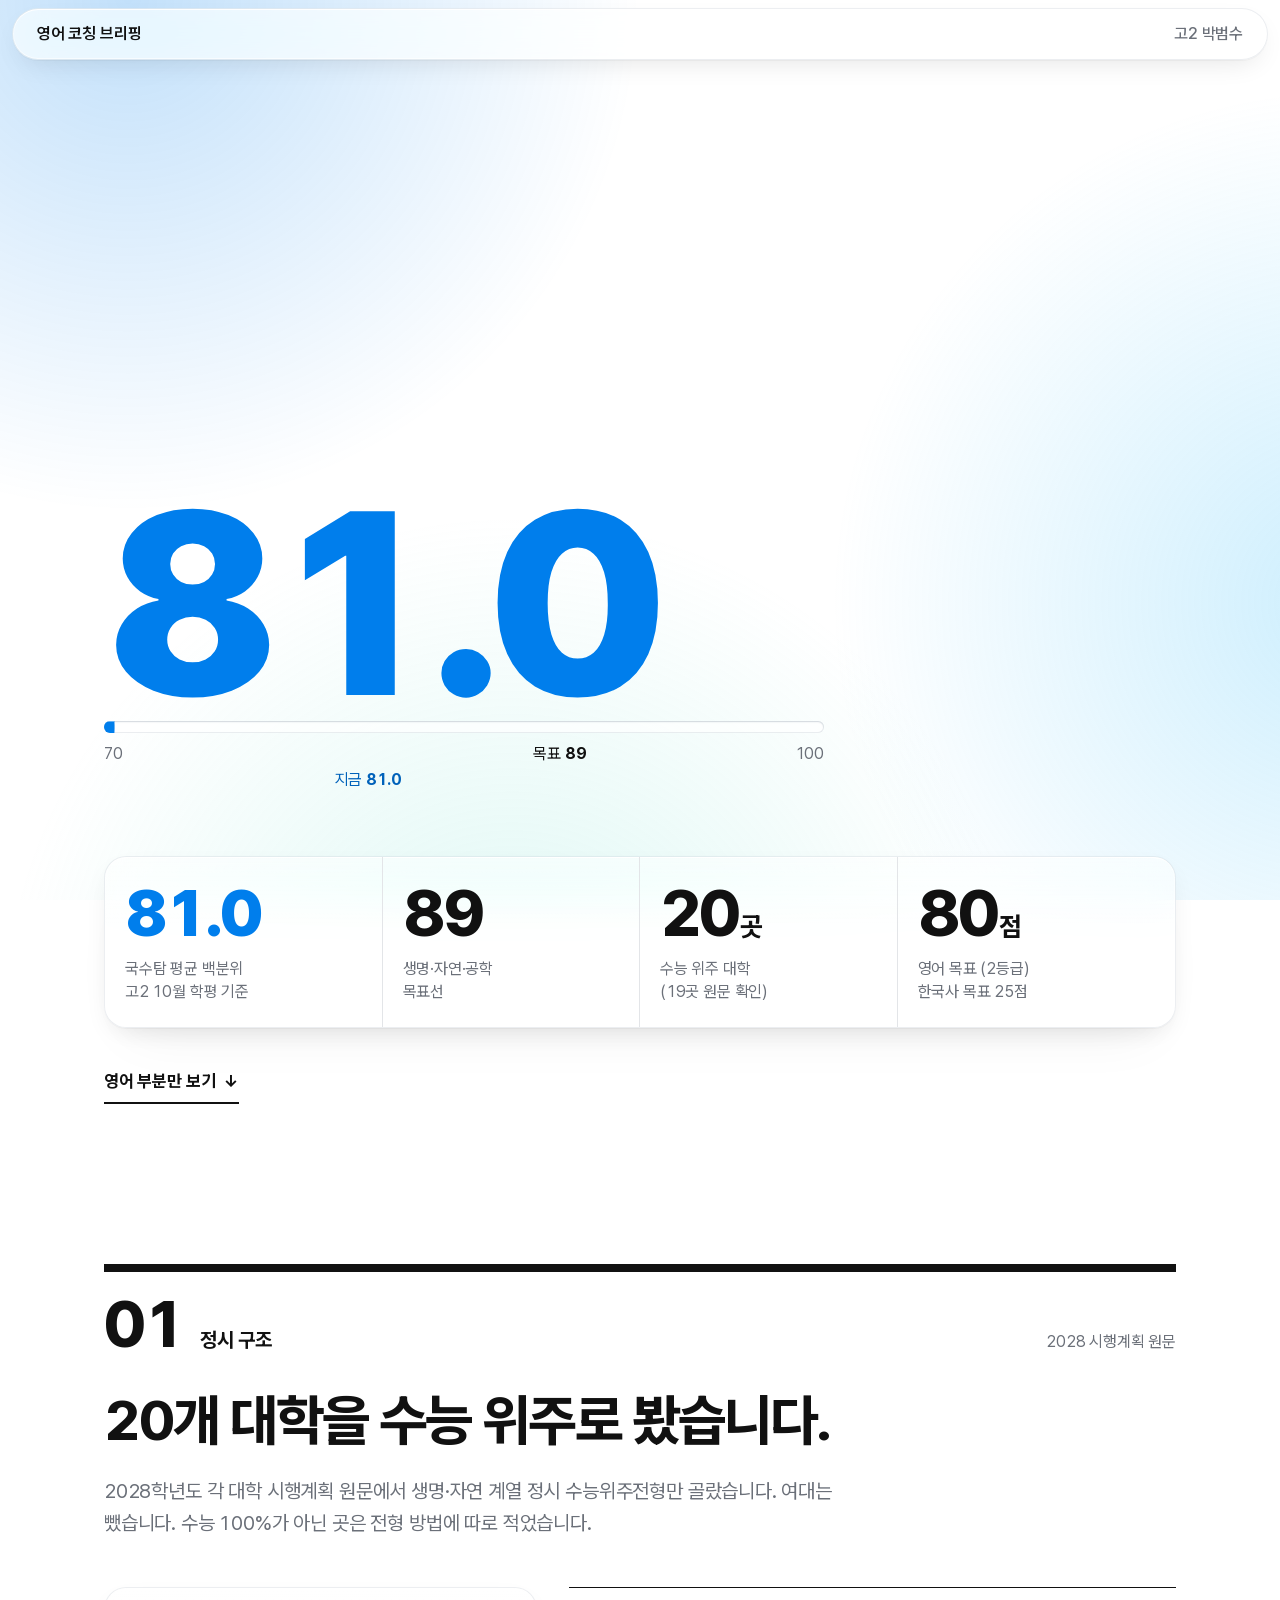
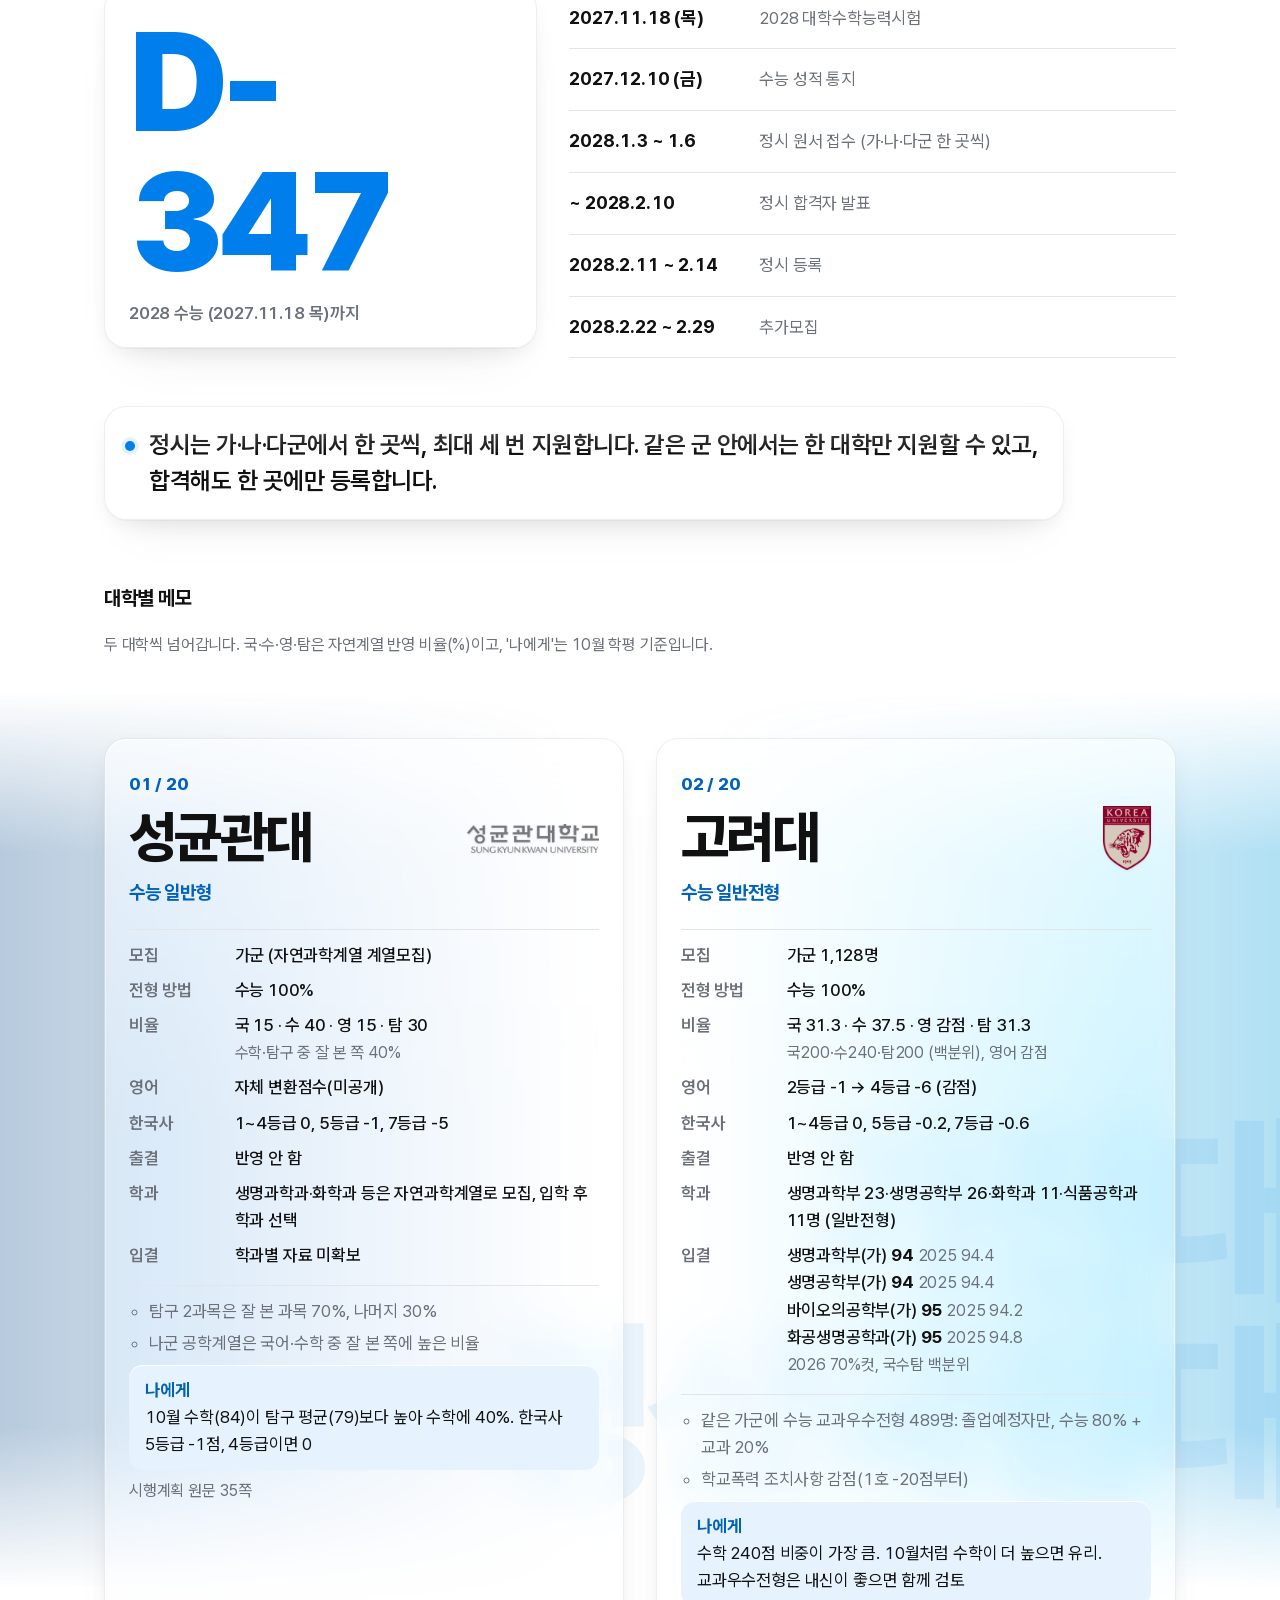
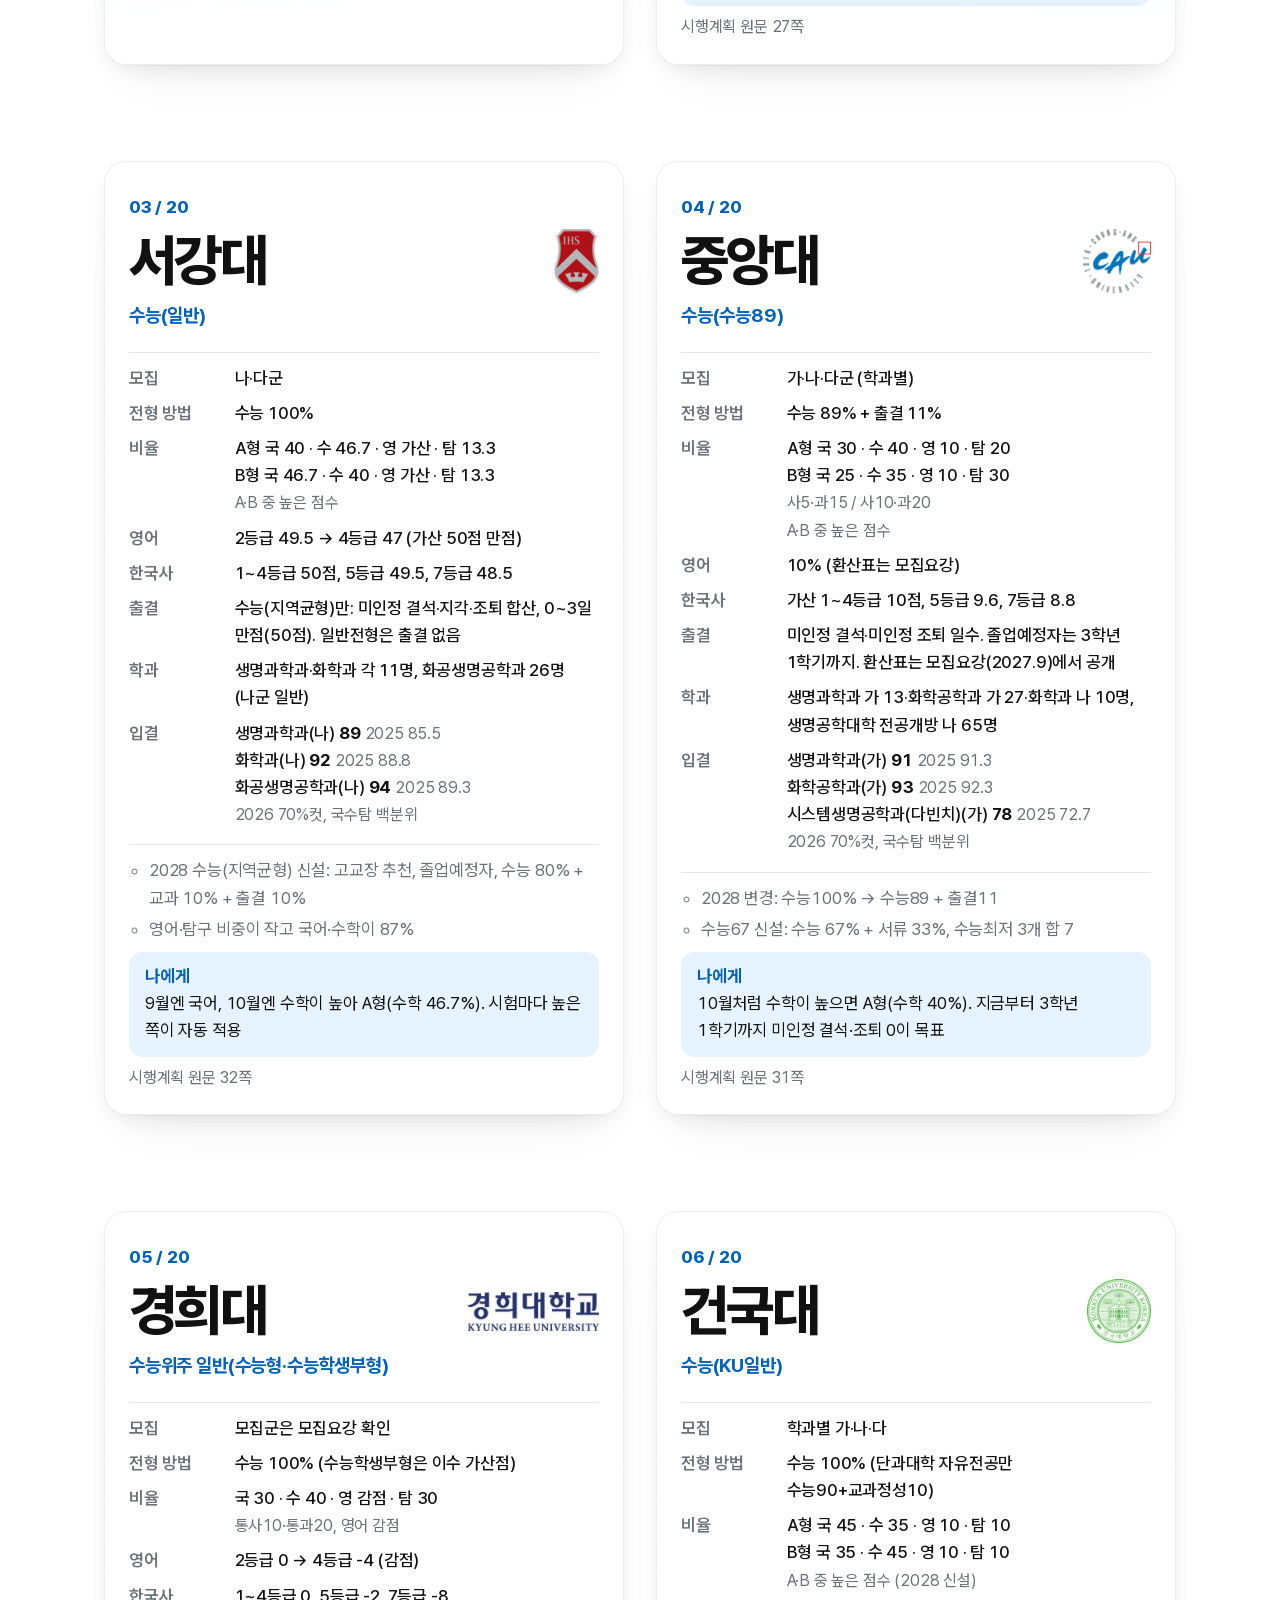
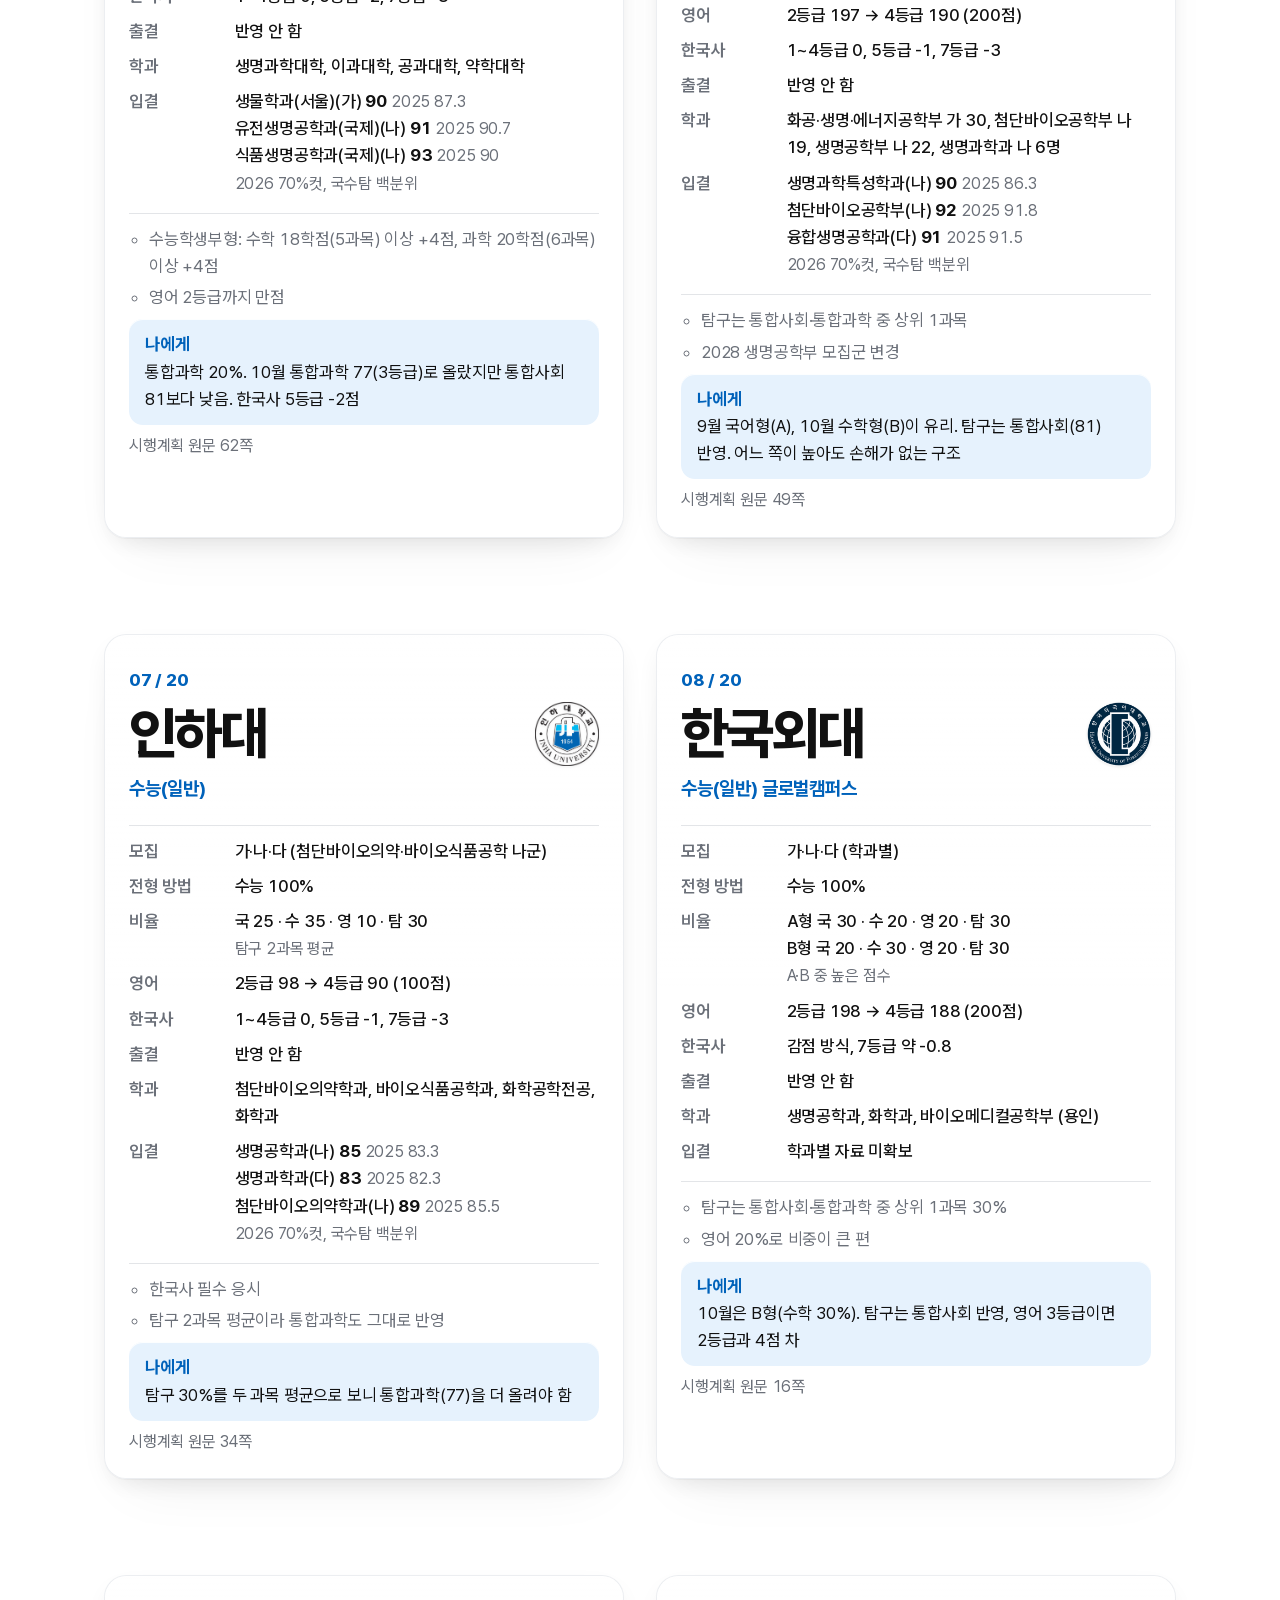
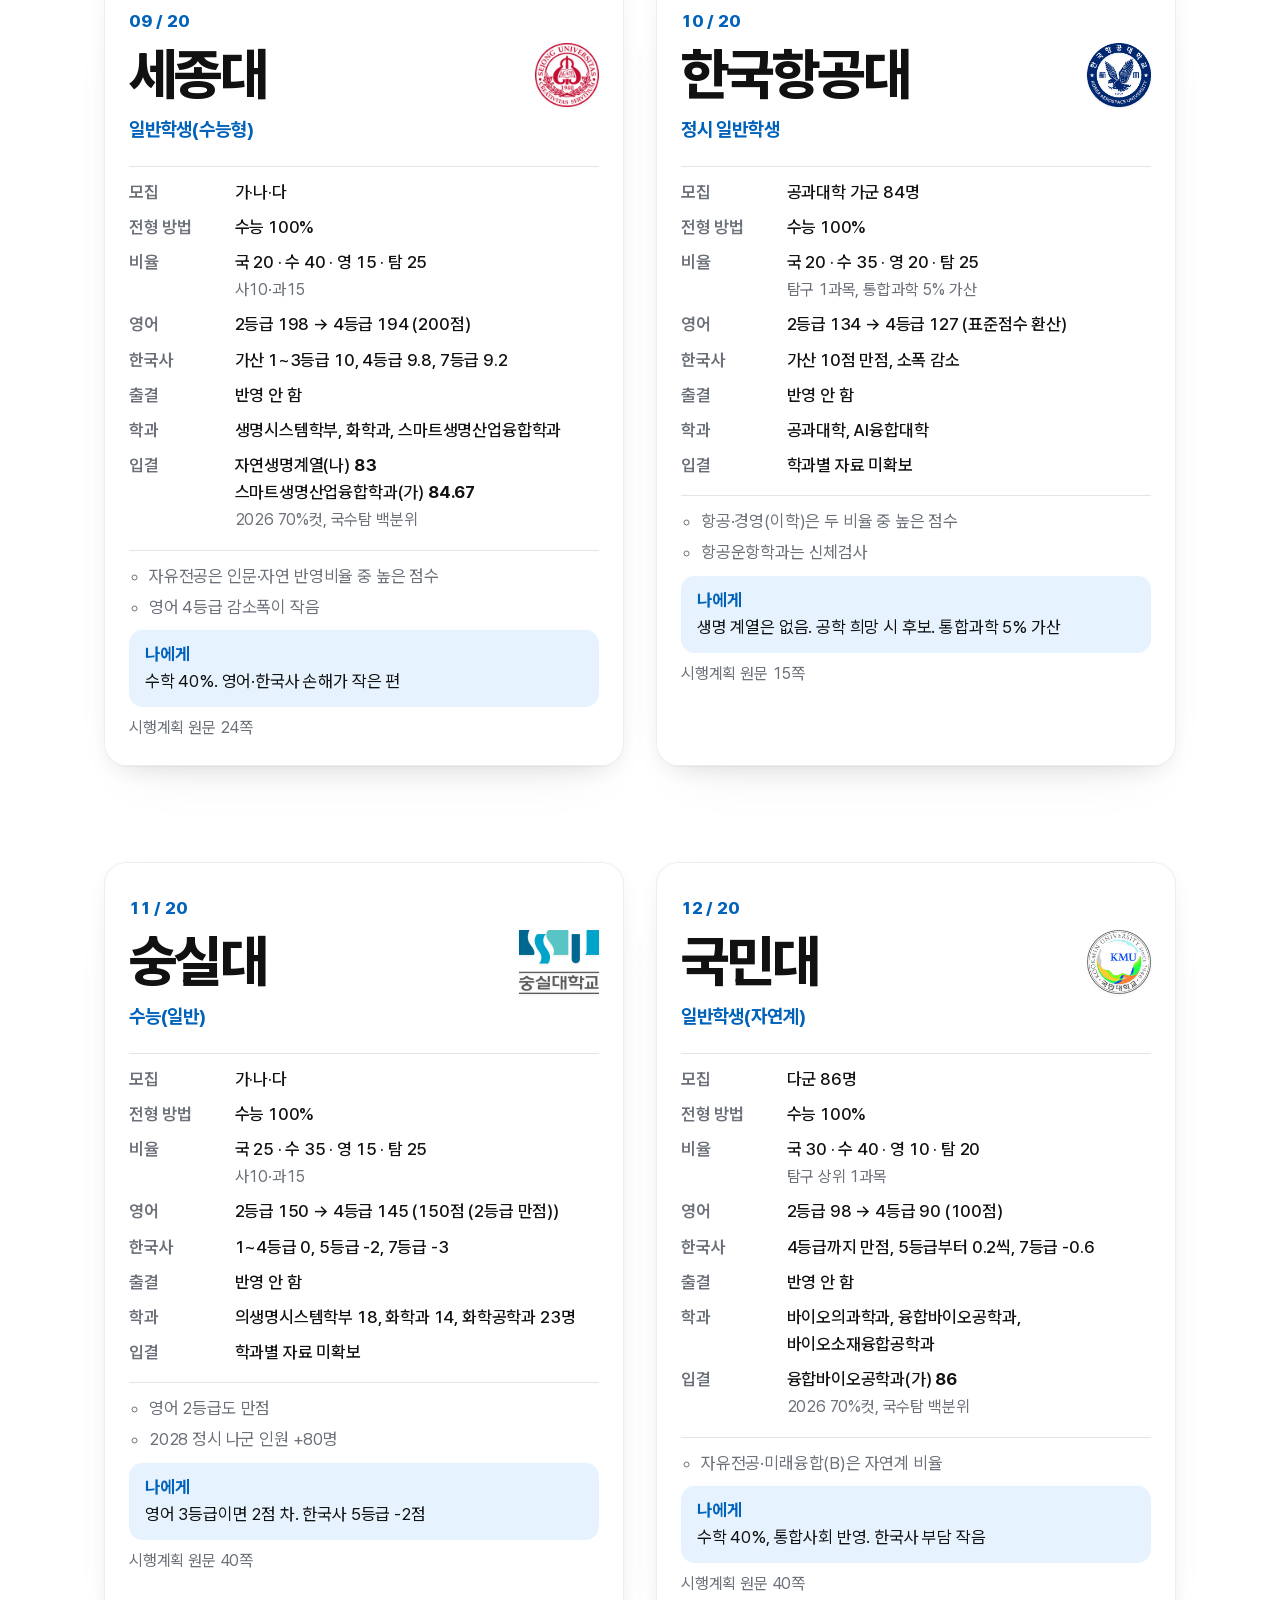
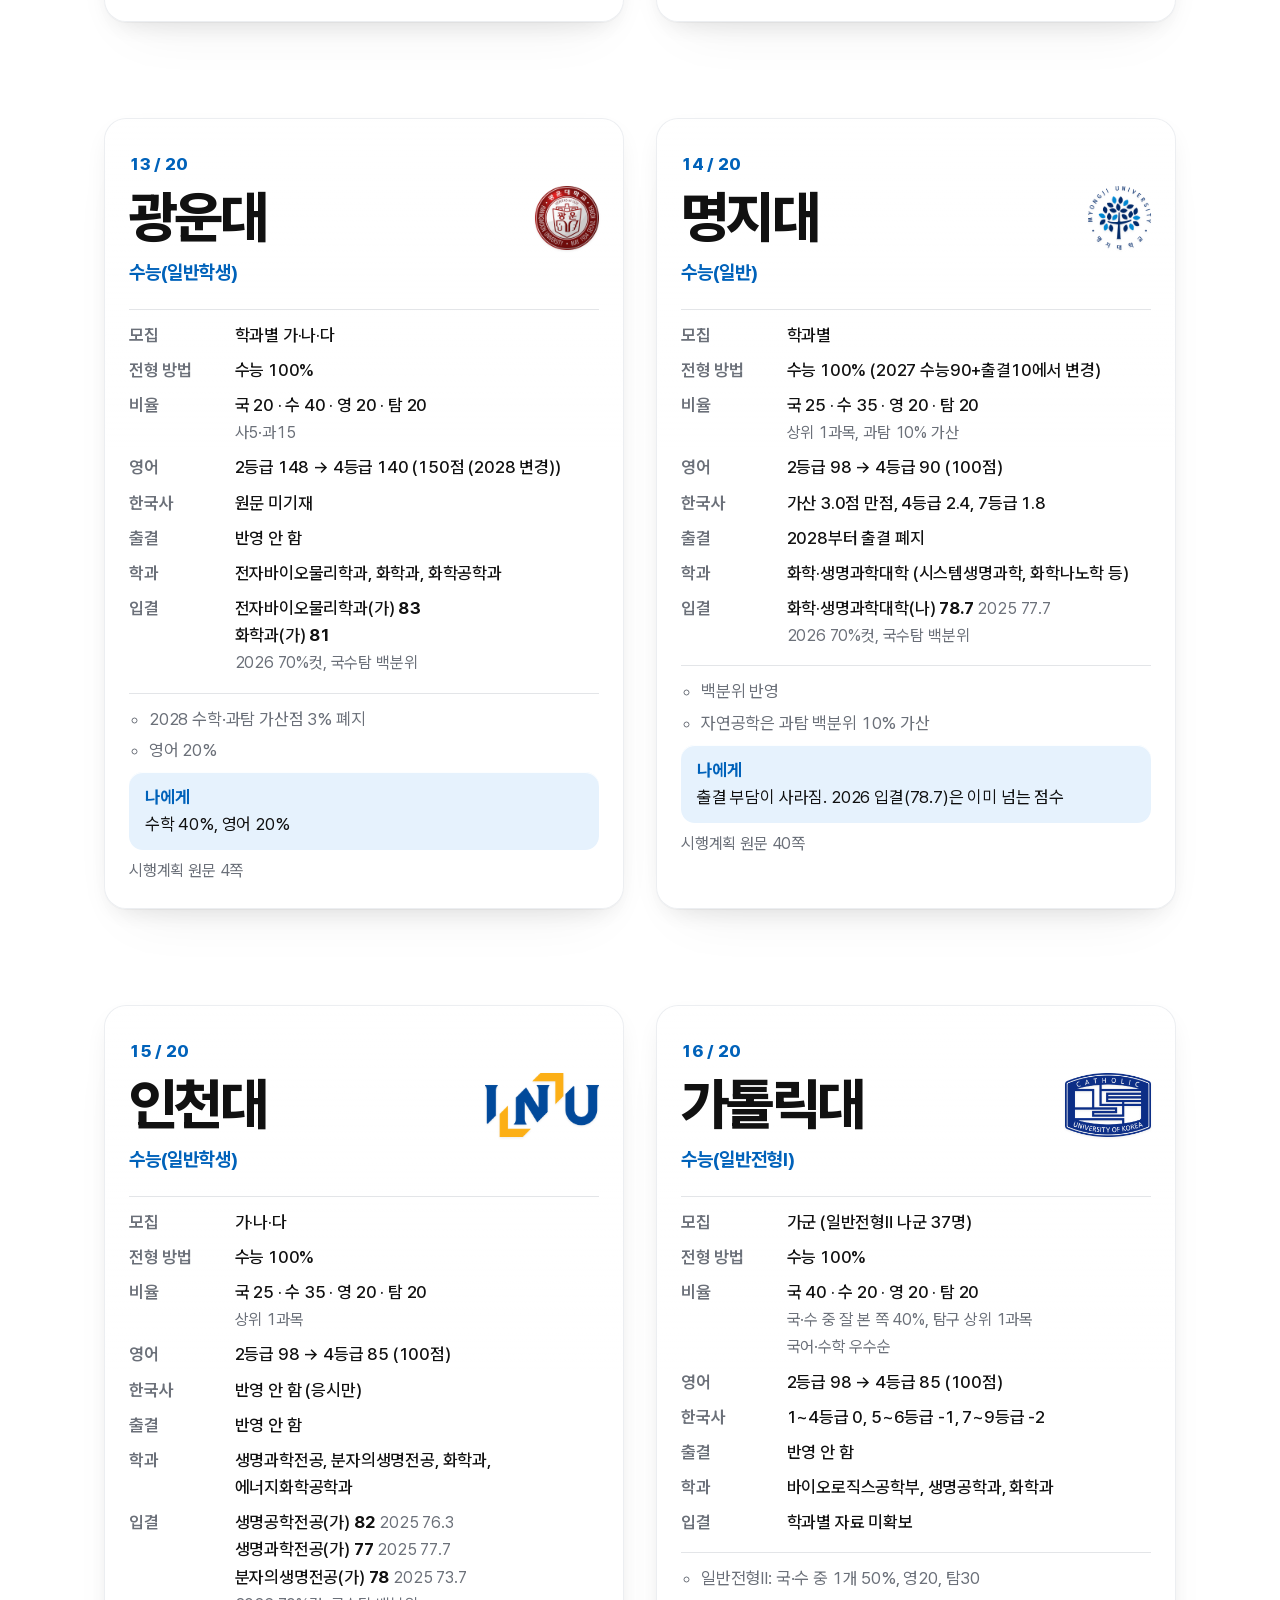
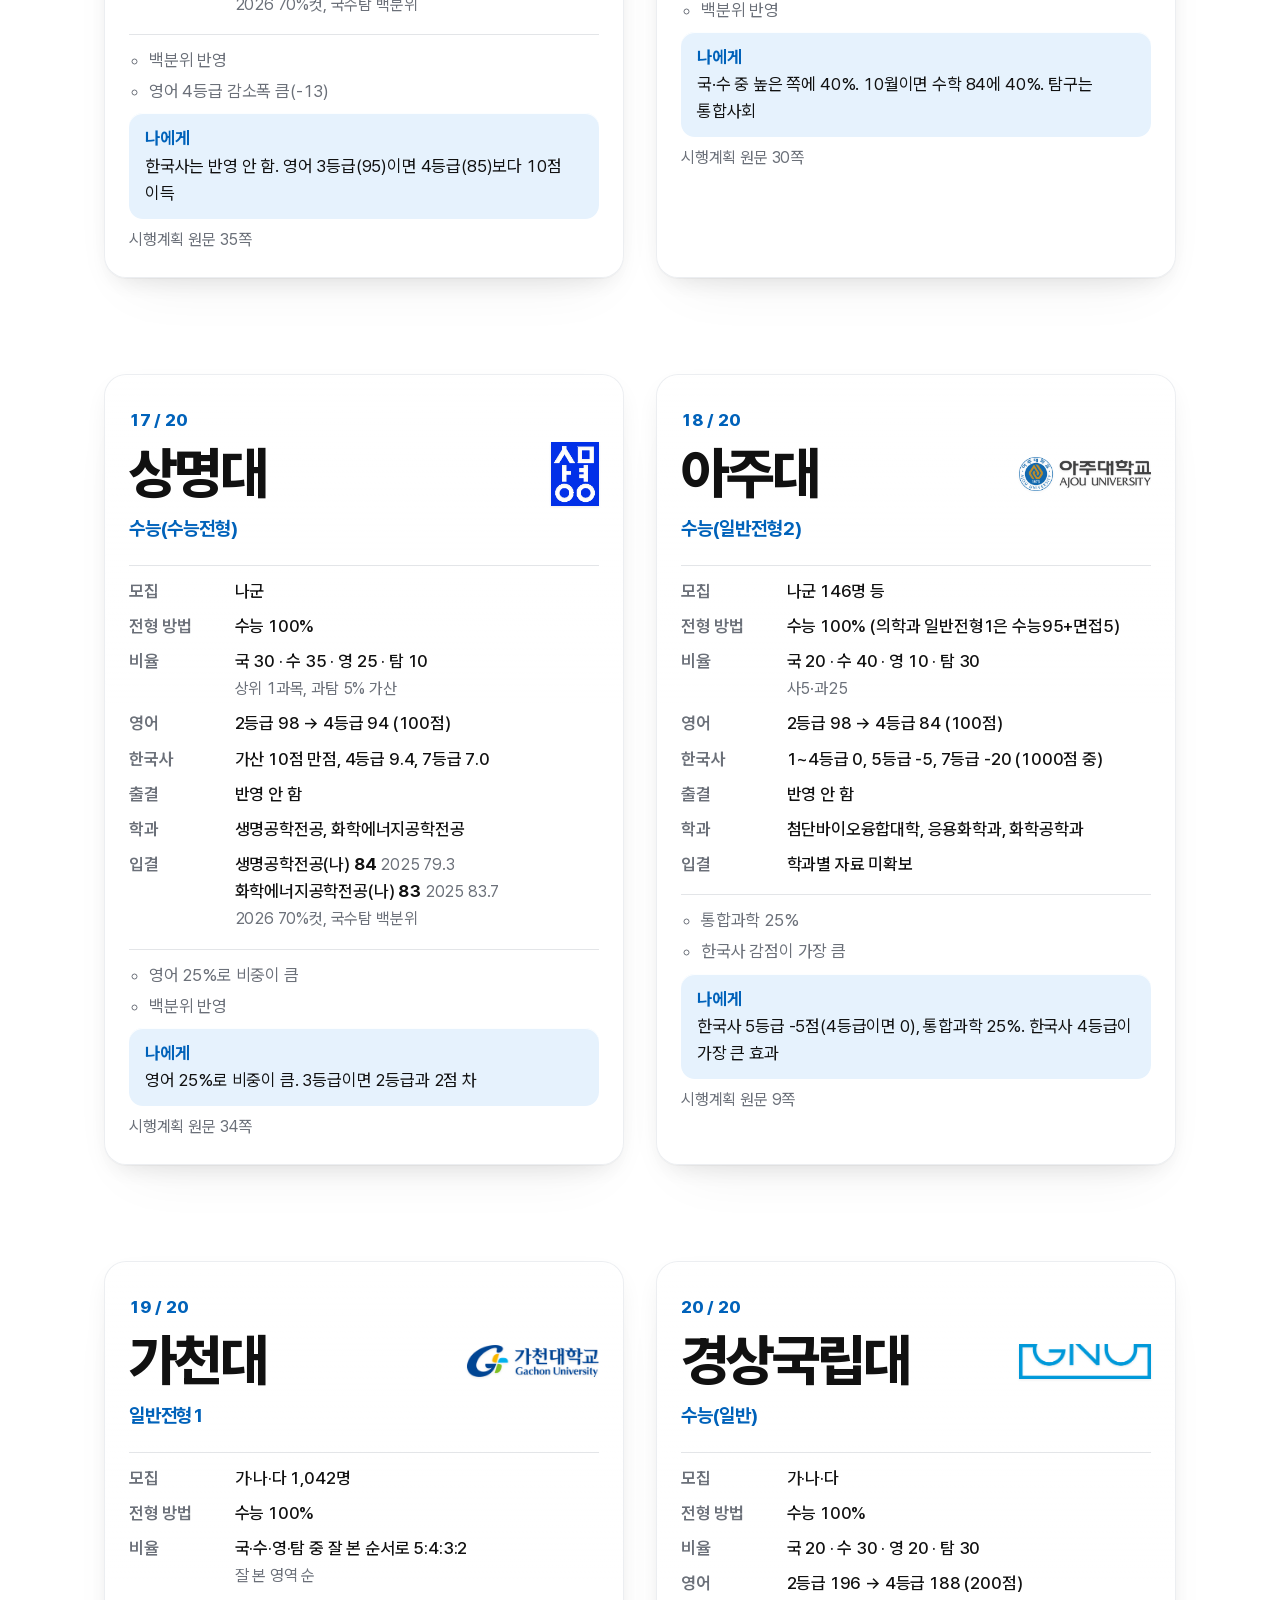
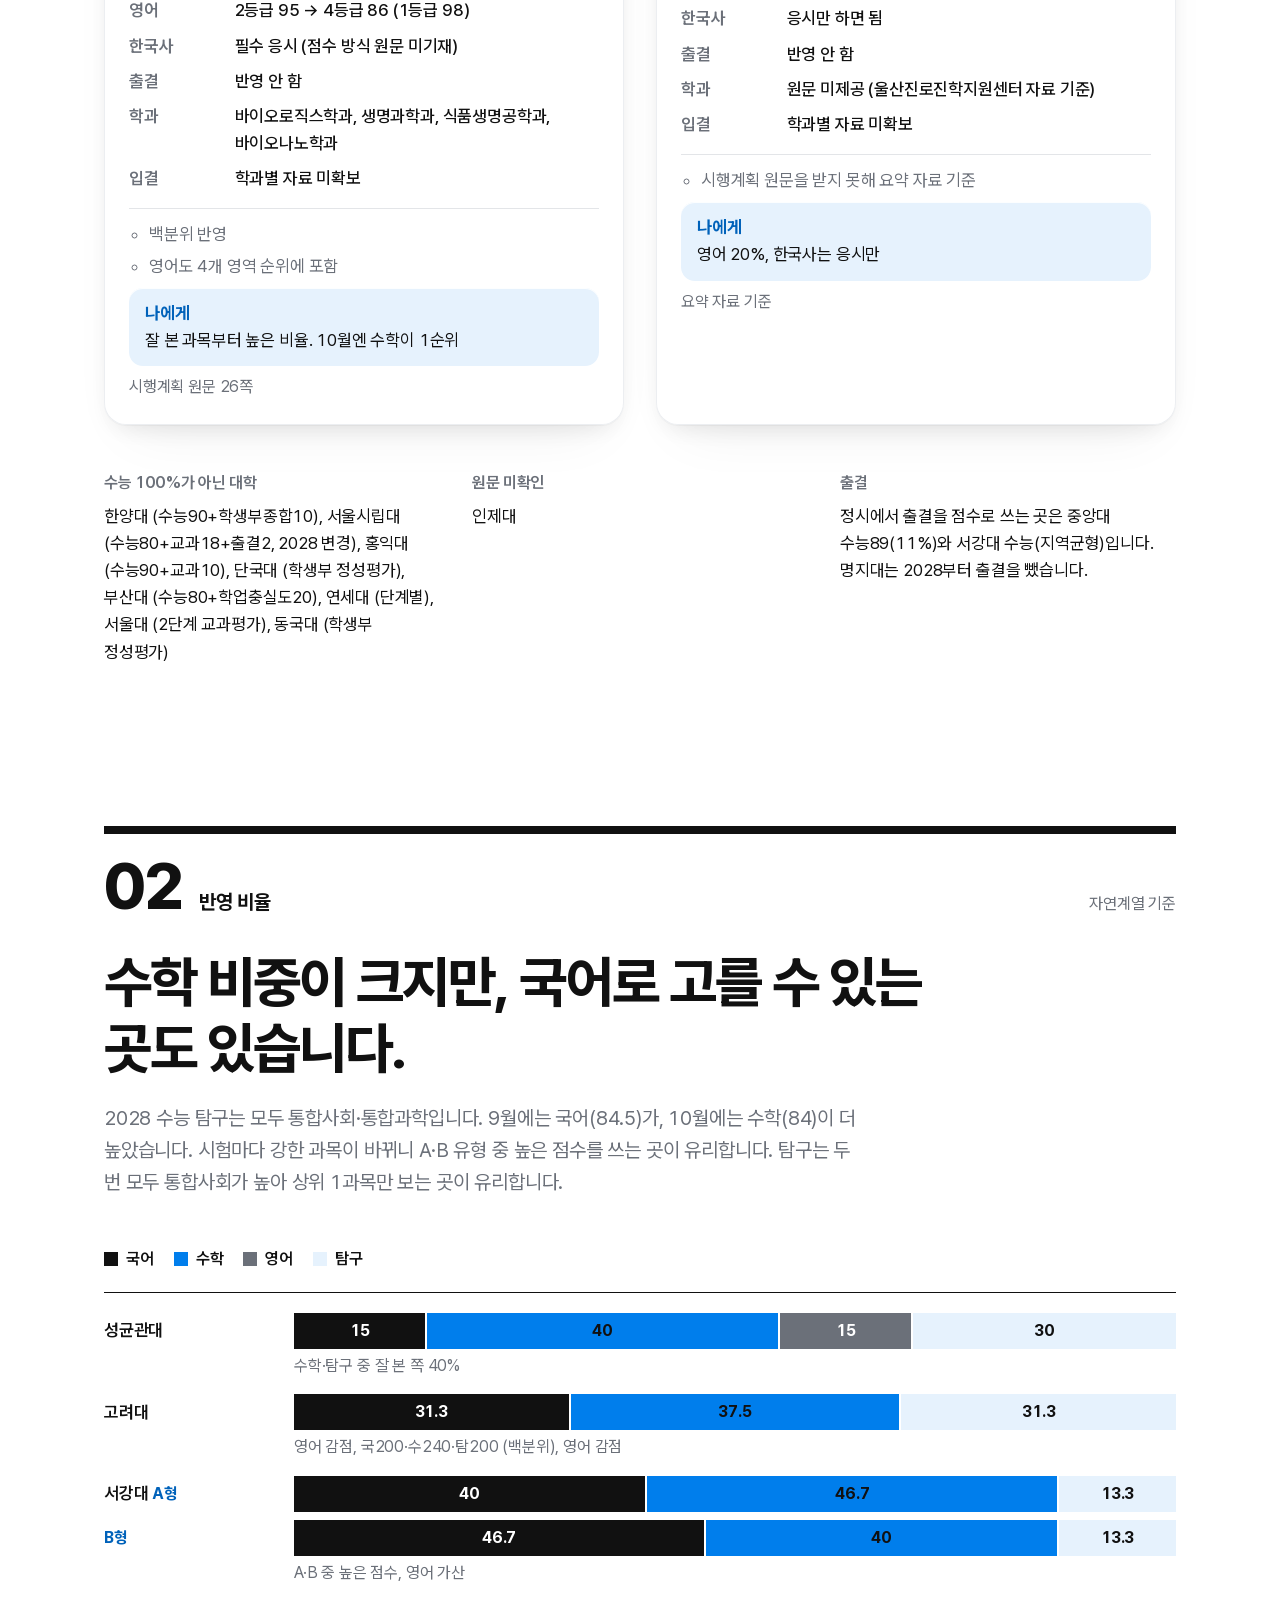
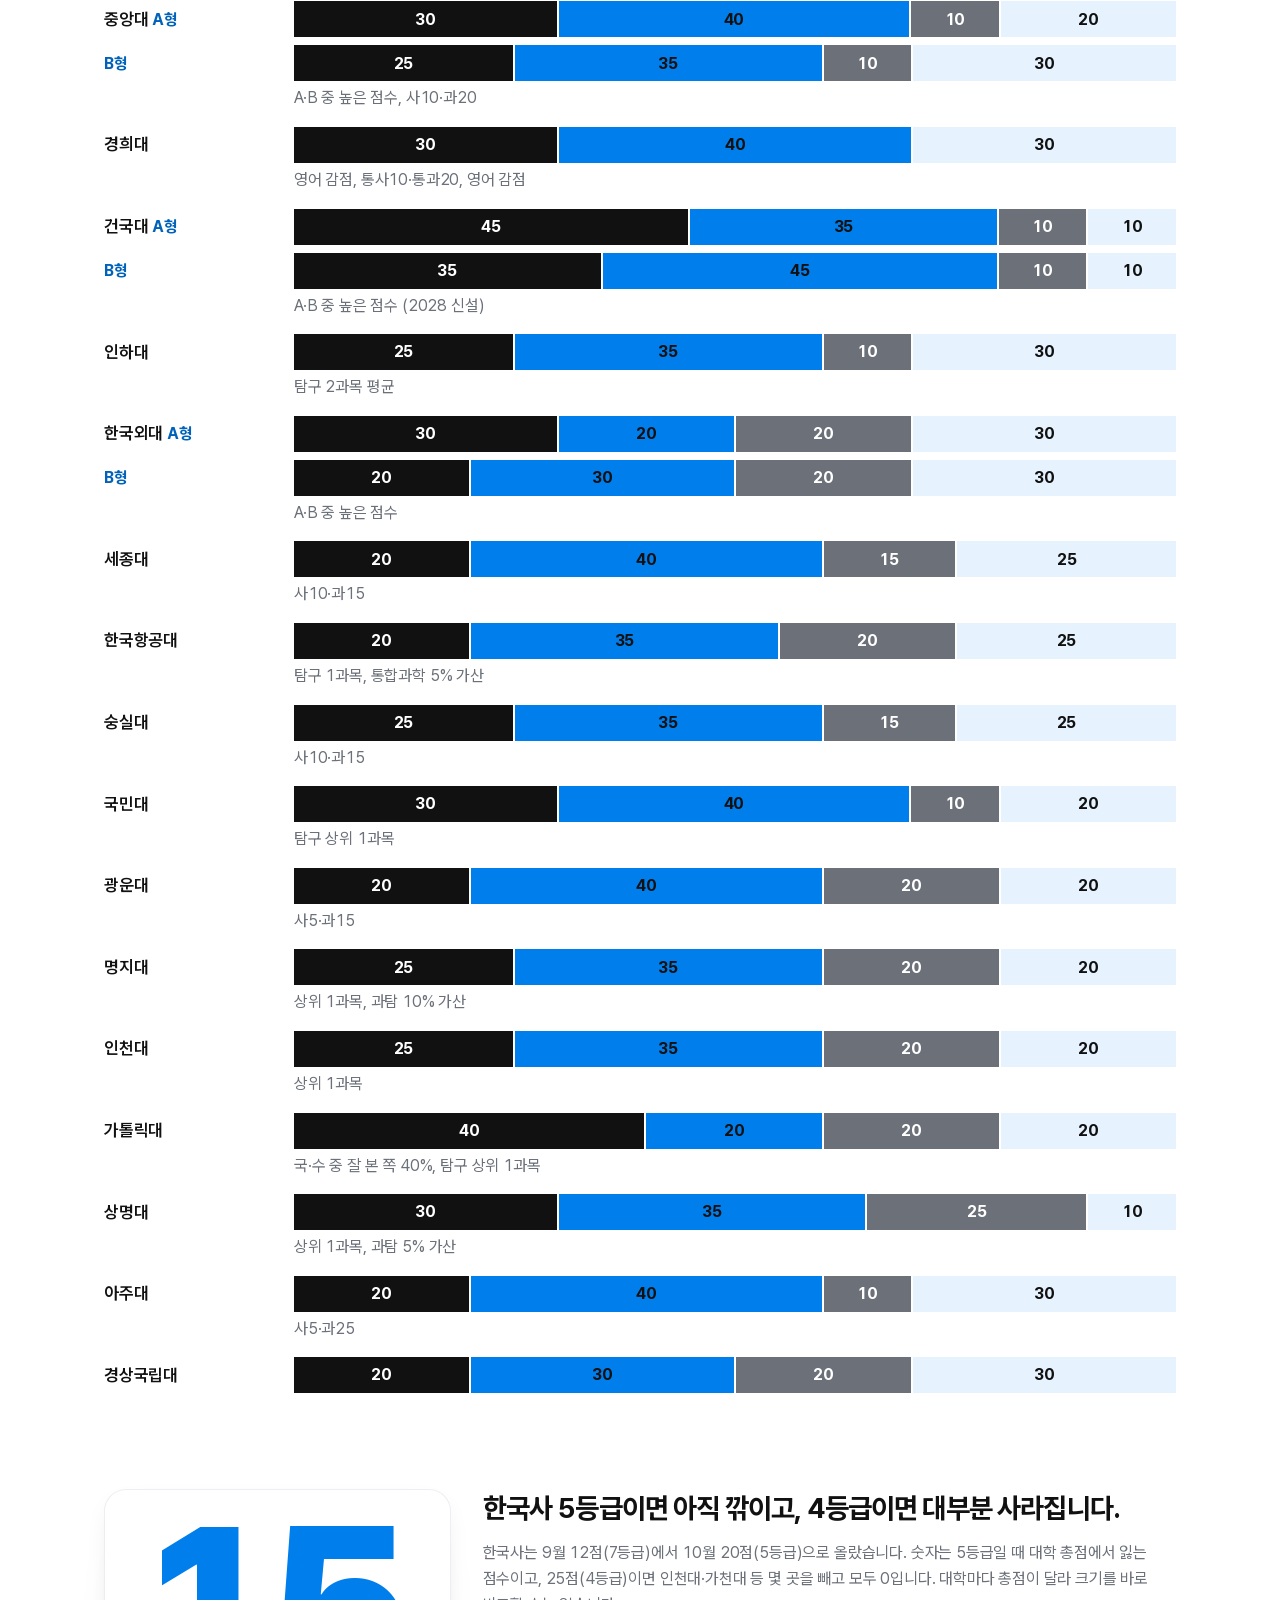
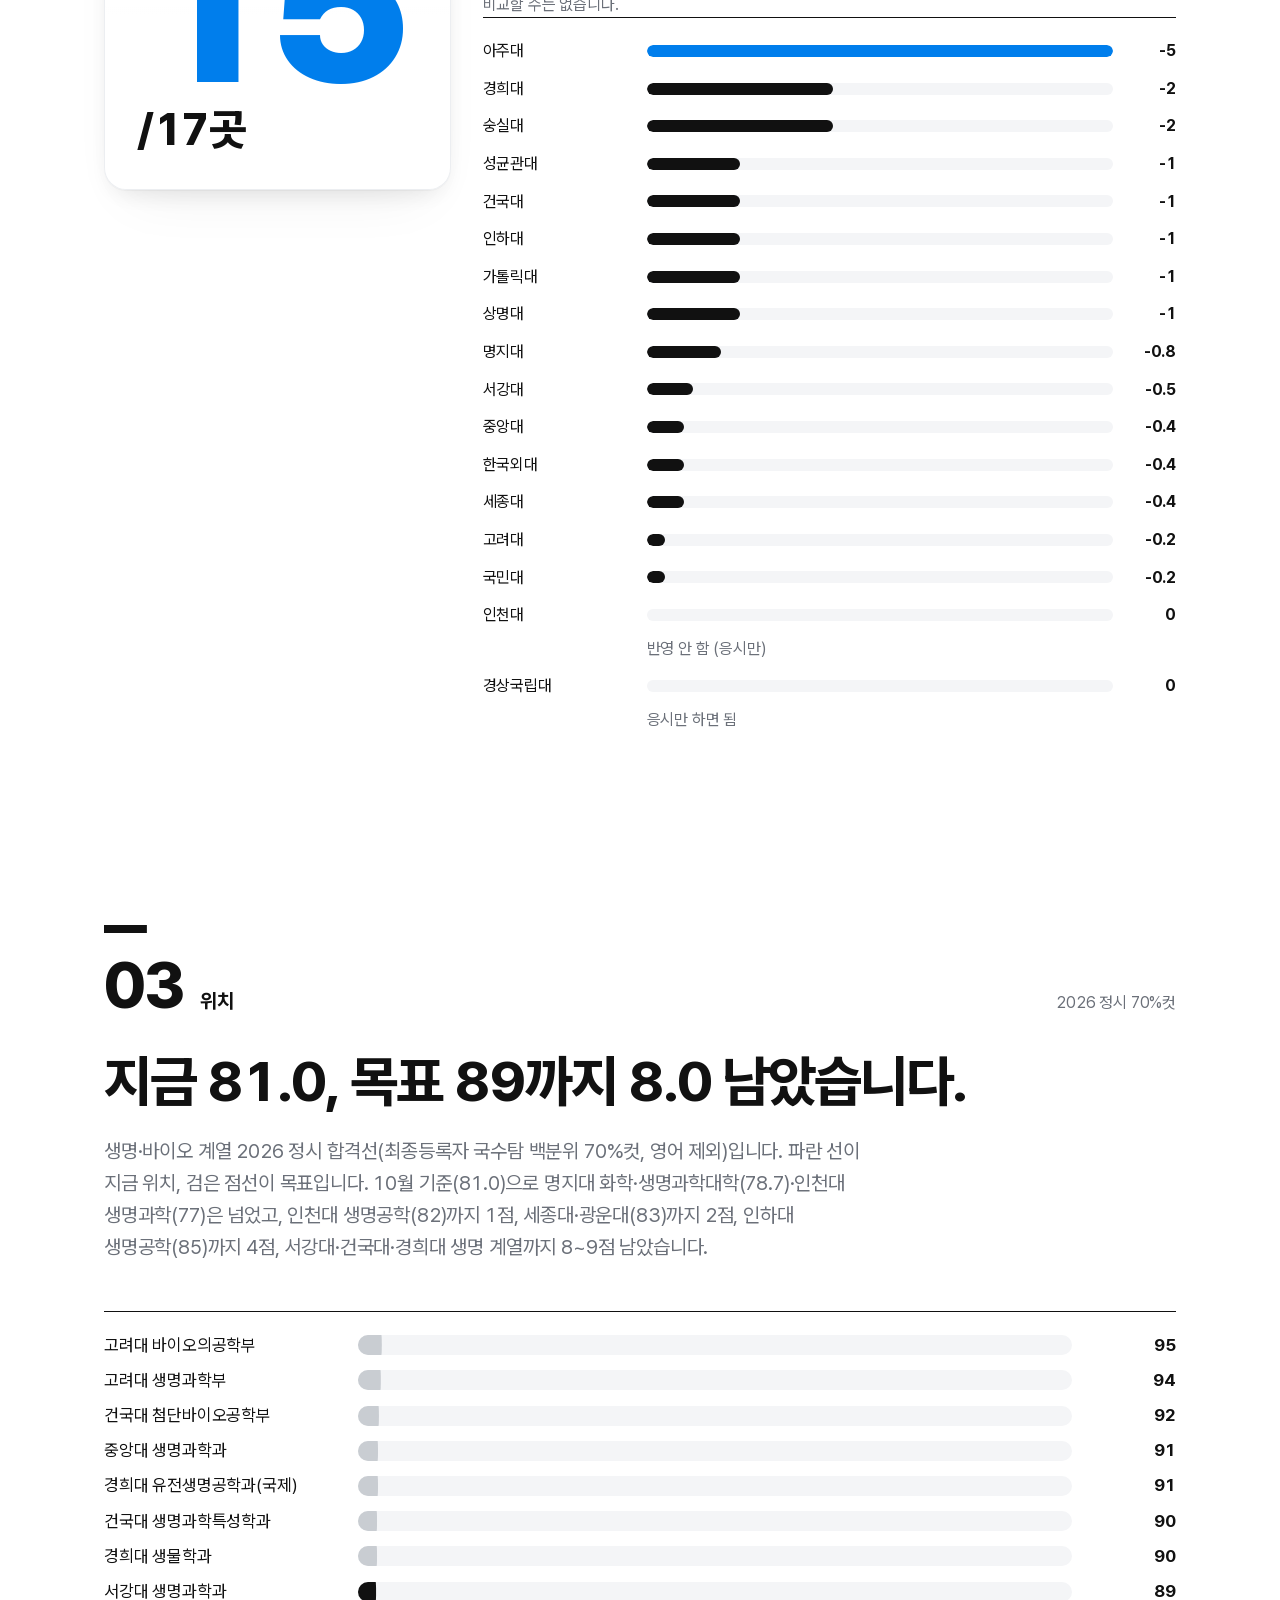
==== english-admission-2028/index.html @ ebc2d5dc "Move briefing to /english-admission-2028/ and redirect the old path Co-Authored-By: Claude Opus 5.5 " ====
<!DOCTYPE html>
<html lang="ko">
<head>
  <meta charset="utf-8">
  <meta name="viewport" content="width=device-width, initial-scale=1, viewport-fit=cover">
  <meta name="robots" content="noindex, nofollow">
  <title>2028 정시와 영어 코칭 브리핑</title>
  <link rel="preload" href="fonts/pretendard-subset.woff2" as="font" type="font/woff2" crossorigin>
  <link rel="stylesheet" href="styles.css">
</head>
<body>
<!-- 배경: 은은하게 움직이는 빛 (transform만, 움직임 줄이기면 멈춤) -->
<div class="ambient" aria-hidden="true"><i class="blob b1"></i><i class="blob b2"></i><i class="blob b3"></i></div>

<div class="topbar">
  <span class="tb-title">영어 코칭 브리핑</span>
  <span class="tb-meta">고2 박범수</span>
</div>

<main>

  <!-- 첫 화면: 큰 81.9가 스크롤에 맞춰 줄어들며 아래 숫자 줄 첫 칸으로 들어간다 -->
  <header class="hero" id="top">
    <h1 data-reveal>2028 정시 지도와<br>6회 학평 분석</h1>
    <p class="hero-sub" data-reveal>수능 위주로 뽑는 대학 20곳을 기준으로 지금 위치와 남은 거리를 정리했습니다. 영어는 마지막 장에서 자세히 말씀드릴게요.</p>

    <div class="hero-num" aria-hidden="true">
      <span class="hero-big" id="hero-big"><span data-key="now">81.9</span></span>
    </div>
    <div class="gauge" id="gauge" role="img" aria-label="국수탐 평균 백분위 눈금. 지금 81.9, 목표 89">
      <span class="g-track"><span class="g-fill"></span><i class="g-goal"></i></span>
      <span class="g-labels"><span>70</span><span class="g-now">지금 <b data-key="now">81.9</b></span><span class="g-target">목표 <b data-key="target">89</b></span><span>100</span></span>
    </div>

    <ul class="mets">
      <li class="m-now"><span class="m-v"><span data-count="81.9" data-decimals="1" data-key="now">81.9</span></span><span class="m-l">국수탐 평균 백분위<br><span data-key="now-round">고2 9월</span> 학평 기준</span></li>
      <li><span class="m-v"><span data-count="89" data-key="target">89</span></span><span class="m-l">생명·자연·공학<br>목표선</span></li>
      <li><span class="m-v"><span data-count="20" data-key="univ-count">20</span><small>곳</small></span><span class="m-l">수능 위주 대학<br>(19곳 원문 확인)</span></li>
      <li><span class="m-v"><span data-count="80">80</span><small>점</small></span><span class="m-l">영어 목표 (2등급)<br>한국사 목표 25점</span></li>
    </ul>
    <a class="jump" href="#english" data-reveal>영어 부분만 보기 <span aria-hidden="true">↓</span></a>
    <ol class="toc print-only" aria-label="목차">
      <li><b>01</b>정시 구조</li><li><b>02</b>반영 비율</li><li><b>03</b>위치</li><li><b>04</b>학평 6회</li>
      <li><b>05</b>순서</li><li><b>06</b>영어</li><li><b>07</b>첫 수업 전</li>
    </ol>
  </header>

  <!-- 01 정시 구조 -->
  <section id="csat">
    <div class="sh" data-reveal><span class="sh-no">01</span><span class="sh-name">정시 구조</span><span class="sh-meta">2028 시행계획 원문</span></div>
    <h2 data-reveal><span data-key="univ-count">20</span>개 대학을 수능 위주로 봤습니다.</h2>
    <p class="lede" data-reveal>2028학년도 각 대학 시행계획 원문에서 생명·자연 계열 정시 수능위주전형만 골랐습니다. 여대는 뺐습니다. 수능 100%가 아닌 곳은 전형 방법에 따로 적었습니다.</p>

    <div class="sched" data-reveal>
      <div class="dday"><span class="dday-n"><span id="dday">D-388</span></span><span class="dday-l">2028 수능 (2027.11.18 목)까지</span></div>
      <ol class="rows sched-list" id="schedule"></ol>
    </div>
    <p class="pull" data-reveal>정시는 가·나·다군에서 한 곳씩, 최대 세 번 지원합니다. 같은 군 안에서는 한 대학만 지원할 수 있고, 합격해도 한 곳에만 등록합니다.</p>

    <h3 class="sub-h pb" data-reveal>대학별 메모</h3>
    <p class="note" data-reveal>두 대학씩 넘어갑니다. 국·수·영·탐은 자연계열 반영 비율(%)이고, '나에게'는 10월 학평 기준입니다.</p>
    <!-- 두 대학이 한 쌍으로 화면 가운데에 오면 뒤 배경이 그 두 대학 이름으로 바뀐다. 배경은 sticky로 따라오기만 함 -->
    <div class="univ-tour">
      <div class="uv-stage" aria-hidden="true"><div class="uv-layers" id="uv-layers"></div></div>
      <ol class="uv-steps" id="univs"></ol>
    </div>
    <div class="side side-row">
      <div data-reveal><h3>수능 100%가 아닌 대학</h3><p id="not-csat"></p></div>
      <div data-reveal><h3>원문 미확인</h3><p id="unconfirmed"></p></div>
      <div data-reveal><h3>출결</h3><p>정시에서 출결을 점수로 쓰는 곳은 중앙대 수능89(11%)와 서강대 수능(지역균형)입니다. 명지대는 2028부터 출결을 뺐습니다.</p></div>
    </div>
  </section>

  <!-- 02 반영 비율 -->
  <section id="ratio">
    <div class="sh" data-reveal><span class="sh-no">02</span><span class="sh-name">반영 비율</span><span class="sh-meta">자연계열 기준</span></div>
    <h2 data-reveal>수학 비중이 크지만, 국어로 고를 수 있는 곳도 있습니다.</h2>
    <p class="lede" data-reveal>2028 수능 탐구는 모두 통합사회·통합과학입니다. 9월에는 국어(84.5)가, 10월에는 수학(84)이 더 높았습니다. 시험마다 강한 과목이 바뀌니 A·B 유형 중 높은 점수를 쓰는 곳이 유리합니다. 탐구는 두 번 모두 통합사회가 높아 상위 1과목만 보는 곳이 유리합니다.</p>
    <ul class="legend" data-reveal aria-hidden="true">
      <li><i class="sw kor"></i>국어</li><li><i class="sw math"></i>수학</li><li><i class="sw eng"></i>영어</li><li><i class="sw tam"></i>탐구</li>
    </ul>
    <div class="stack" id="ratio-bars" role="img"></div>

    <div class="hist pb">
      <div class="hist-num" data-reveal><span class="big-n" id="hist-n">16</span><span class="big-u" id="hist-u">/20곳</span></div>
      <div class="hist-body">
        <h3 data-reveal>한국사 5등급이면 아직 깎이고, 4등급이면 대부분 사라집니다.</h3>
        <p class="note" data-reveal>한국사는 9월 12점(7등급)에서 10월 20점(5등급)으로 올랐습니다. 숫자는 5등급일 때 대학 총점에서 잃는 점수이고, 25점(4등급)이면 인천대·가천대 등 몇 곳을 빼고 모두 0입니다. 대학마다 총점이 달라 크기를 바로 비교할 수는 없습니다.</p>
        <div class="bars" id="hist-bars" role="img"></div>
      </div>
    </div>
  </section>

  <!-- 03 위치 -->
  <section id="position">
    <div class="sh" data-reveal><span class="sh-no">03</span><span class="sh-name">위치</span><span class="sh-meta">2026 정시 70%컷</span></div>
    <h2 data-reveal>지금 <span data-key="now">81.9</span>, 목표 <span data-key="target">89</span>까지 <span data-key="gap">7.1</span> 남았습니다.</h2>
    <p class="lede" data-reveal>생명·바이오 계열 2026 정시 합격선(최종등록자 국수탐 백분위 70%컷, 영어 제외)입니다. 파란 선이 지금 위치, 검은 점선이 목표입니다. 10월 기준(81.0)으로 명지대 화학·생명과학대학(78.7)·인천대 생명과학(77)은 넘었고, 인천대 생명공학(82)까지 1점, 세종대·광운대(83)까지 2점, 인하대 생명공학(85)까지 4점, 서강대·건국대·경희대 생명 계열까지 8~9점 남았습니다.</p>
    <div class="cutoffs" id="cutoffs" role="img"></div>
    <p class="note" data-reveal id="cut-note"></p>

    <h3 class="sub-h pb" data-reveal>필요한 등급 조합</h3>
    <div class="scroll-x"><table class="tbl combos" id="combos" data-reveal></table></div>
    <p class="pull" data-reveal>국어나 수학 하나만 2등급이 되어도 85~88, 인하대·국민대 바이오 계열입니다. 둘 다 올리면 89~92, 건국대·중앙대·경희대·서강대 생명 계열입니다.</p>
    <p class="note" data-reveal>목표로 국어·수학·영어 2등급, 탐구 두 과목 1등급(22211)을 받으면 국수탐 평균 백분위는 약 91~96(중간 94)입니다. 2026 입결 기준 고려대 생명 계열(94~95)이 적정~상향, 서강·중앙(서울)·건국·경희대 생명 계열(89~93)이 안정~적정입니다. 2등급·1등급 백분위 폭으로 계산한 추정입니다.</p>
  </section>

  <!-- 04 학평 5회 -->
  <section id="mocks">
    <div class="sh" data-reveal><span class="sh-no">04</span><span class="sh-name">학평 6회</span><span class="sh-meta">성적통지표 6장</span></div>
    <h2 data-reveal>10월, 영어·통합과학·한국사가 올랐습니다.</h2>
    <p class="lede" data-reveal>고1 9월부터 고2 10월까지 여섯 번입니다. 10월에는 여섯 과목이 모두 3등급 이상이 됐습니다(한국사 제외). 평균 백분위는 81.0으로 9월(81.9)과 비슷합니다.</p>

    <div class="round" id="round-card" data-reveal>
      <div class="round-nav">
        <button class="nav-btn" id="round-prev" type="button"><span aria-hidden="true">←</span><span class="nav-label"></span></button>
        <h3 class="round-title" id="round-title" aria-live="polite">고2 10월</h3>
        <button class="nav-btn" id="round-next" type="button"><span class="nav-label"></span><span aria-hidden="true">→</span></button>
      </div>
      <div class="round-body" id="round-body"></div>
      <p class="note round-hint">휴대폰에서는 표를 옆으로 밀어서 회차를 넘길 수 있습니다.</p>
    </div>

    <div class="split pb">
      <div>
        <h3 class="sub-h" data-reveal>국수탐 평균 백분위</h3>
        <ol class="trend" id="trend" role="img"></ol>
        <p class="note" data-reveal>점선은 목표 89. (국어 + 수학 + 탐구 두 과목 평균) ÷ 3으로 계산했습니다.</p>
      </div>
      <ul class="findings">
        <li data-reveal><b>영어</b>65점(4등급)에서 71점(3등급)으로 올랐습니다. 듣기 17문항은 전부 맞혔고, 빈칸 4문항은 또 다 틀렸습니다.</li>
        <li data-reveal><b>수학</b>2·3점 17문항은 전부 정답, 4점 13문항 중 10개 오답입니다. 단답 26~30번은 다섯 문항 모두 틀렸습니다.</li>
        <li data-reveal><b>통합과학·한국사</b>통합과학 4→3등급, 한국사 12점→20점(7→5등급)입니다. 한국사는 2문항만 더 맞히면 4등급입니다.</li>
      </ul>
    </div>

    <h3 class="sub-h pb" data-reveal>과목별 등급 흐름</h3>
    <div class="scroll-x" tabindex="0" role="region" aria-label="회차별 과목 등급 표, 옆으로 밀어서 보기">
      <table class="heat grades" id="grade-table"></table>
    </div>
    <p class="note" data-reveal>진할수록 등급이 낮습니다.</p>

    <h3 class="sub-h" data-reveal>과목별로 점수를 만들 곳</h3>
    <ol class="rows subj" id="subject-plan"></ol>
  </section>

  <!-- 05 순서 -->
  <section id="order">
    <div class="sh" data-reveal><span class="sh-no">05</span><span class="sh-name">순서</span><span class="sh-meta">문항 수 × 배점 × 오답률</span></div>
    <h2 data-reveal>점수가 가장 빨리 오르는 순서.</h2>
    <p class="lede" data-reveal>수학 15~21번과 29~30번 고난도는 이 여섯 개 다음입니다.</p>
    <ol class="rank" id="priority"></ol>
    <h3 class="sub-h pb" data-reveal>겨울 계획(11월~2월)에 더할 것</h3>
    <p class="note" data-reveal>정해 둔 계획은 그대로 두고 약점만 더합니다. 한국사는 지금 계획에 빠져 있는 유일한 과목입니다.</p>
    <ol class="rows winter" id="winter"></ol>
  </section>

  <!-- 06 영어 -->
  <section id="english">
    <div class="sh" data-reveal><span class="sh-no">06</span><span class="sh-name">영어</span><span class="sh-meta">학평 6회 채점 결과</span></div>
    <h2 data-reveal>영어는 빈칸에서 무너집니다.</h2>
    <p class="lede" data-reveal>여기부터 선생님께 직접 드리는 이야기입니다. 듣기는 거의 틀리지 않고, 글 전체를 한 문장으로 압축하는 문제에서 점수가 빠집니다.</p>
    <ul class="mets eng-mets">
      <li><span class="m-v"><span data-count="71" data-key="eng-raw">71</span><small>점</small></span><span class="m-l"><span data-key="eng-label">고2 10월</span> 원점수, <span data-key="eng-grade">3</span>등급<br>80점(2등급)까지 9점</span></li>
      <li class="accent"><span class="m-v"><span data-count="90" data-key="blank">90</span><small>%</small></span><span class="m-l">빈칸 31~34번<br><span data-rounds>5</span>회 누적 오답률</span></li>
      <li><span class="m-v"><span data-count="6" data-key="listen">6</span><small>%</small></span><span class="m-l">듣기 1~17번<br><span data-rounds>5</span>회 누적 오답률</span></li>
      <li><span class="m-v"><span data-count="80">80</span><small>점</small></span><span class="m-l">최종 목표<br>2028 수능 2등급</span></li>
    </ul>

    <div class="split pb">
      <div>
        <h3 class="sub-h" data-reveal>유형별 누적 오답률</h3>
        <div class="bars" id="type-bars" role="img" aria-label="유형별 누적 오답률 막대그래프"></div>
      </div>
      <div>
        <h3 class="sub-h" data-reveal>영어 2등급과 4등급의 점수 차</h3>
        <div class="bars" id="weight-bars" role="img" aria-label="대학별 영어 2등급과 4등급의 점수 차"></div>
        <p class="note" id="weight-other"></p>
      </div>
    </div>

    <h3 class="sub-h pb" data-reveal>회차별 오답</h3>
    <div class="scroll-x" tabindex="0" role="region" aria-label="회차별 유형 오답 표, 옆으로 밀어서 보기">
      <table class="heat" id="heat"></table>
    </div>
    <p class="note" data-reveal>틀린 문항 수/전체 문항 수. 테두리 열이 가장 최근인 10월입니다.</p>

    <h3 class="sub-h" data-reveal>매번 틀리는 문항</h3>
    <div class="grid45" id="grid45" role="img" aria-label="45문항 지도. 번호마다 그 유형의 누적 오답률로 색을 칠함. 빈칸 31~34번이 가장 진하고, 21·24번은 6회 중 5회, 23번은 4회 오답"></div>
    <p class="note" data-reveal>번호마다 그 유형의 누적 오답률로 칠했습니다. 테두리는 21번(함축)·24번(제목) 6회 중 5회, 23번(주제) 4회 틀린 문항으로, 셋 다 빈칸과 뿌리가 같습니다.</p>

    <h3 class="sub-h pb" data-reveal>약한 영역과 처방</h3>
    <ol class="rows fixes" id="fixes">
      <li><b>빈칸 31~34</b><span>글의 요지를 빈칸 자리에 맞게 바꿔 말하지 못합니다.</span><span class="fix">요지를 한 문장으로 쓴 뒤 빈칸 위치에 맞게 바꾸기</span></li>
      <li><b>함축·주제·제목</b><span>21·23·24번. 글 전체를 압축하는 힘이 부족합니다.</span><span class="fix">however 이후 문장과 반복되는 핵심어 표시</span></li>
      <li><b>어법 29</b><span>관계사, 동사·준동사 판단에서 틀립니다.</span><span class="fix">빈출 어법 10개 정리</span></li>
      <li><b>순서·삽입 36~39</b><span>대명사·연결어 단서를 놓칩니다.</span><span class="fix">단서를 표시한 뒤 문장 배열</span></li>
    </ol>
    <p class="pull" data-reveal>시험에서는 듣기 → 18~30번 → 35~45번 순서로 풀고, 빈칸 31~34번은 마지막에 풉니다. 빈칸은 한 문항에 2분을 넘기지 않습니다.</p>
  </section>

  <!-- 07 함께 정할 것 -->
  <section id="ask">
    <div class="sh" data-reveal><span class="sh-no">07</span><span class="sh-name">첫 수업 전</span><span class="sh-meta">선생님과 정할 것</span></div>
    <h2 data-reveal>첫 수업 전에 함께 정하고 싶은 것.</h2>
    <ol class="checks">
      <li>정답 근거를 지문 속 문장으로 짚어 주기</li>
      <li>오답 원인을 어휘, 구문, 논리, 시간 중 하나로 분류해 기록</li>
      <li>월 1회 70분 실전 모의고사와 점수 기록</li>
      <li>교재, 수업 요일, 3월 학평 이후 횟수 조정 기준</li>
    </ol>
    <a class="btn" href="pdf/briefing.pdf" download="2028-정시-영어-코칭-브리핑.pdf">PDF로 받기</a>
    <p class="note" id="pdf-msg" aria-live="polite"></p>
    <p class="colophon">근거: 2028학년도 각 대학 입학전형 시행계획 원문(2026.3~5), 울산진로진학지원센터 「2028 대입전형 깔끔정리」, 2026 정시 입시결과, 학평 성적통지표 6장(2025.9~2026.10).</p>
  </section>

</main>
<script src="main.js" defer></script>
</body>
</html>
---- english-admission-2028/styles.css ----
/* Hallmark · redesign · genre: modern-minimal (Swiss) · macrostructure: Stat-Led + Long Document
 * theme: custom "밝은 흰 바탕, 파랑 하나, 굵은 고딕, 큰 숫자" (학생의 swiss-motion-deck 취향)
 * paper #FFFFFF · ink #111111 · accent #007EEC · display/body: Pretendard Variable
 * pre-emit critique: P5 H4 E4 S5 R5 V4
 */

/* 글꼴: 사이트에 쓰인 글자만 잘라 넣은 Pretendard (tools/subset_font.py). 빠진 글자는 시스템 고딕 */
@font-face {
  font-family: "Pretendard Site";
  src: url("fonts/pretendard-subset.woff2") format("woff2");
  font-weight: 100 900; font-style: normal; font-display: swap;
}

/* 디자인 토큰: 색·글꼴·간격·모션은 반드시 여기 변수로만 사용 (CLAUDE.md 규칙) */
:root {
  --paper: #FFFFFF; --surface: #F4F5F7; --line: #E3E5E8; --line-2: #C9CDD2;
  --ink: #111111; --ink-2: #6B7079;
  --accent: #007EEC; --accent-ink: #0062BA; --accent-soft: #E6F2FD;
  /* 진할수록 '자주 틀림·낮은 등급' (파랑 한 가지 색의 농도) */
  /* 배경 빛: 파랑 계열 세 가지를 아주 옅게 (글자 대비에 영향 없는 농도) */
  --glow-1: #007EEC3D; --glow-2: #5AC8FA4D; --glow-3: #7FE3D442;
  --paper-glass: #FFFFFFB8;
  /* 리퀴드 글라스: 반투명 판 + 위쪽 빛 + 아래 얕은 그림자 (2026.10.26 학생 요청) */
  --glass: #FFFFFF6E; --glass-strong: #FFFFFFAD; --glass-edge: #FFFFFFE6; --glass-rim: #0F2A4A14;
  --glass-sheen: #FFFFFFB3; --glass-sheen-0: #FFFFFF00;
  --glass-shadow: 0 1px 1px #1111110A, 0 10px 28px -10px #1111111F, 0 28px 56px -28px #11111114;
  --glass-shadow-lift: 0 2px 2px #1111110D, 0 16px 36px -12px #11111129, 0 36px 64px -28px #1111111A;
  --glass-inner: inset 0 1px 0 #FFFFFFF2, inset 0 -1px 0 #FFFFFF59, inset 0 0 0 1px #FFFFFF59;
  --glass-blur: saturate(180%) blur(20px);
  --r-glass: 22px; --r-glass-sm: 14px; --r-pill: 999px;
  --heat-0: #F4F5F7; --heat-1: #E6F2FD; --heat-2: #B9DAFA; --heat-3: #6FB3F4; --heat-4: #0062BA;
  --font: "Pretendard Site", "Pretendard", "Apple SD Gothic Neo", "Noto Sans KR", "Noto Sans CJK KR", system-ui, sans-serif;
  --s1: 4px; --s2: 8px; --s3: 12px; --s4: 16px; --s5: 20px; --s6: 24px; --s8: 32px; --s10: 40px; --s12: 48px; --s16: 64px; --s24: 96px; --s32: 128px;
  --gutter: clamp(16px, 5vw, 64px);
  --rule: 8px;
  --r1: 2px; --r2: 4px;
  --dur-in: 560ms; --dur-out: 240ms; --dur-draw: 800ms; --stagger: 60ms;
  --ease-out: cubic-bezier(0.16, 1, 0.3, 1); --ease-in: cubic-bezier(0.4, 0, 1, 1); --ease-io: cubic-bezier(0.45, 0, 0.55, 1);
}

* { box-sizing: border-box; }
html, body { overflow-x: clip; background: var(--paper); }
html { scroll-behavior: smooth; -webkit-text-size-adjust: 100%; }
body { margin: 0; color: var(--ink); font: 400 17px/1.6 var(--font); letter-spacing: -0.01em;
  font-variant-numeric: tabular-nums; word-break: keep-all; overflow-wrap: break-word; -webkit-font-smoothing: antialiased; }
main { position: relative; z-index: 1; max-width: 1200px; margin: 0 auto; padding: 0 max(var(--gutter), env(safe-area-inset-right)) env(safe-area-inset-bottom) max(var(--gutter), env(safe-area-inset-left)); }
h1, h2, h3 { font-style: normal; margin: 0; min-width: 0; }
h1 { font-size: clamp(40px, 8.4vw, 96px); font-weight: 800; line-height: 1.08; letter-spacing: -0.045em; }
h2 { font-size: clamp(30px, 5.6vw, 56px); font-weight: 750; line-height: 1.18; letter-spacing: -0.035em; max-width: 16em; margin-bottom: var(--s5); }
h3 { font-size: 20px; font-weight: 700; letter-spacing: -0.02em; line-height: 1.4; }
.sub-h { margin: var(--s16) 0 var(--s5); }
.lede { color: var(--ink-2); font-size: clamp(17px, 1.6vw, 20px); max-width: 38em; margin: 0 0 var(--s12); }
.note { color: var(--ink-2); font-size: 16px; margin: var(--s3) 0 0; }
b { font-weight: 700; }
a { color: inherit; }

/* 위쪽 띠 */
body::before { content: ""; position: fixed; inset: 0 0 auto; height: env(safe-area-inset-top, 0px); z-index: 10; background: var(--paper-glass); -webkit-backdrop-filter: saturate(180%) blur(16px); backdrop-filter: saturate(180%) blur(16px); }
.topbar { position: sticky; top: env(safe-area-inset-top, 0px); z-index: 10; display: flex; justify-content: space-between; gap: var(--s4);
  padding: var(--s3) max(var(--gutter), env(safe-area-inset-right, 0px)) var(--s3) max(var(--gutter), env(safe-area-inset-left, 0px)); background: var(--paper-glass); -webkit-backdrop-filter: saturate(180%) blur(16px); backdrop-filter: saturate(180%) blur(16px); border-bottom: 1px solid var(--line); font-size: 16px; font-weight: 600; }
.tb-meta { color: var(--ink-2); font-weight: 500; }

/* 섹션: 굵은 선 + 큰 번호 + 짧은 이름 + 오른쪽 출처 → 문장 제목 */
section { padding: var(--s24) 0 var(--s16); scroll-margin-top: calc(var(--s16) + var(--s2)); }
section#ratio { padding-bottom: var(--s24); }
section#english { padding-top: var(--s32); }
.sh { position: relative; display: grid; grid-template-columns: auto minmax(0, 1fr) auto; align-items: baseline; gap: var(--s4);
  padding-top: calc(var(--rule) + var(--s5)); margin-bottom: var(--s8); }
.sh::before { content: ""; position: absolute; left: 0; right: 0; top: 0; height: var(--rule); background: var(--ink); transform-origin: left center; }
.sh-no { font-size: clamp(40px, 6vw, 64px); font-weight: 800; line-height: 1; letter-spacing: -0.04em; }
.sh-name { font-size: 20px; font-weight: 700; }
.sh-meta { color: var(--ink-2); font-size: 16px; text-align: right; }
@media (max-width: 560px) { .sh { grid-template-columns: auto minmax(0, 1fr); } .sh-meta { grid-column: 1 / -1; text-align: left; } }

/* 첫 화면 */
.hero { padding: var(--s16) 0 var(--s16); }
.hero-sub { color: var(--ink-2); font-size: clamp(17px, 1.8vw, 22px); max-width: 32em; margin: var(--s6) 0 0; }
.hero-num { margin: var(--s12) 0 0; line-height: 1; height: 0.86em; font-size: clamp(132px, 36vw, 260px); }
.hero-big { display: inline-block; line-height: 1; font-size: 1em; margin-top: -0.08em; font-weight: 900; letter-spacing: -0.06em; color: var(--accent);
  transform-origin: left top; will-change: transform; }
.gauge { margin: var(--s6) 0 var(--s16); max-width: 720px; }
.g-track { position: relative; display: block; height: 8px; background: var(--surface); }
.g-fill { position: absolute; inset: 0 auto 0 0; width: var(--now); background: var(--accent); transform-origin: left center; }
.g-goal { position: absolute; top: -8px; bottom: -8px; left: var(--goal); width: 2px; background: var(--ink); }
.g-labels { position: relative; display: block; height: 3.2em; margin-top: var(--s2); color: var(--ink-2); font-size: 16px; }
.g-labels > span { position: absolute; top: 0; }
.g-labels > span:first-child { left: 0; } .g-labels > span:last-child { right: 0; }
.g-now { left: var(--now); transform: translateX(-50%); color: var(--accent-ink); top: 1.6em !important; white-space: nowrap; }
.g-target { left: var(--goal); transform: translateX(-50%); color: var(--ink); white-space: nowrap; }
.mets { list-style: none; margin: 0; padding: 0; display: grid; grid-template-columns: repeat(4, minmax(0, 1fr)); border-top: 1px solid var(--ink); }
.mets li { padding: var(--s5) var(--s5) var(--s5) 0; border-right: 1px solid var(--line); }
.mets li + li { padding-left: var(--s5); }
.mets li:last-child { border-right: 0; }
.m-v { display: block; font-size: clamp(40px, 5.6vw, 64px); font-weight: 800; letter-spacing: -0.045em; line-height: 1; }
.m-v small { font-size: 0.42em; font-weight: 700; letter-spacing: -0.02em; margin-left: 2px; }
.m-l { display: block; margin-top: var(--s3); color: var(--ink-2); font-size: 16px; line-height: 1.45; }
.mets li.accent .m-v { color: var(--accent); }
/* 첫 화면 큰 숫자가 내려앉는 칸: 굵기·자간·색을 큰 숫자와 같게 해 바꿔 끼울 때 티가 안 나게 */
.m-now .m-v { color: var(--accent); font-weight: 900; letter-spacing: -0.06em; }
.m-now .m-v > span { display: inline-block; line-height: 1; }
@media (max-width: 720px) {
  .mets { grid-template-columns: repeat(2, minmax(0, 1fr)); }
  .mets li { border-right: 0; border-bottom: 1px solid var(--line); padding-left: 0 !important; }
  .mets li:nth-child(odd) { border-right: 1px solid var(--line); }
  .mets li:nth-child(even) { padding-left: var(--s4) !important; }
}
.jump { display: inline-flex; align-items: center; gap: var(--s2); min-height: 44px; margin-top: var(--s8); font-weight: 700; text-decoration: none; border-bottom: 2px solid var(--ink); }


/* 배경 빛: 큰 원형 빛 세 개가 20~40초에 걸쳐 천천히 떠다님 (transform만) */
.ambient { position: fixed; inset: 0; z-index: 0; overflow: hidden; pointer-events: none; }
.blob { position: absolute; width: 80vmax; height: 80vmax; border-radius: 50%; will-change: transform; }
.b1 { top: -40vmax; left: -30vmax; background: radial-gradient(closest-side, var(--glow-1), transparent); animation: drift1 28s var(--ease-io) infinite alternate; }
.b2 { top: 10vh; right: -45vmax; background: radial-gradient(closest-side, var(--glow-2), transparent); animation: drift2 34s var(--ease-io) infinite alternate; }
.b3 { bottom: -50vmax; left: 0; background: radial-gradient(closest-side, var(--glow-3), transparent); animation: drift3 40s var(--ease-io) infinite alternate; }
@keyframes drift1 { to { transform: translate(22vmax, 16vmax) scale(1.18); } }
@keyframes drift2 { to { transform: translate(-26vmax, 14vmax) scale(0.9); } }
@keyframes drift3 { to { transform: translate(18vmax, -20vmax) scale(1.12); } }

/* 01 대학 소개: 대학이 화면 가운데로 오면 뒤 배경이 그 대학으로 바뀜 */
.univ-tour { position: relative; margin-top: var(--s8); overflow-x: visible; overflow-y: clip; }
.uv-stage { position: sticky; top: 0; height: 100svh; margin-bottom: -100svh; width: 100vw; margin-left: calc(50% - 50vw);
  overflow: hidden; pointer-events: none; }
.uv-layers, .uv-bg { position: absolute; inset: 0; margin: 0; }
.uv-bg { opacity: 0; transform: scale(1.06); transition: opacity 700ms var(--ease-out), transform 1600ms var(--ease-out); }
.uv-bg.on { opacity: 1; transform: scale(1); }
.uv-photo { position: absolute; inset: 0; width: 100%; height: 100%; object-fit: cover; opacity: 0.16; }
.uv-logo { position: absolute; right: 6vw; top: 18svh; width: min(34vw, 300px); opacity: 0.12; }
.uv-mark { position: absolute; right: -2vw; bottom: 8svh; font-size: clamp(90px, 16vw, 220px); font-weight: 900; line-height: 1;
  letter-spacing: -0.06em; white-space: nowrap; color: var(--accent); opacity: 0.08; }
.uv-count { position: absolute; right: max(var(--gutter), env(safe-area-inset-right, 0px)); top: calc(env(safe-area-inset-top, 0px) + 72px);
  font-size: 18px; font-weight: 800; color: var(--ink-2); }
.uv-steps { position: relative; z-index: 1; list-style: none; margin: 0; padding: 0; }
.uv-step { min-height: 80svh; display: grid; grid-template-columns: repeat(2, minmax(0, 1fr)); gap: var(--s8); align-content: center;
  padding: var(--s12) 0; opacity: 0.25; transition: opacity var(--dur-in) var(--ease-out); }
.uv-step.on { opacity: 1; }
.uv-card { display: grid; gap: var(--s2); align-content: start; min-width: 0; padding: var(--s6); border-top: var(--rule) solid var(--ink);
  background: var(--paper-glass); -webkit-backdrop-filter: blur(8px); backdrop-filter: blur(8px); }
.uv-card > * { margin: 0; }
.uv-no { font-weight: 800; color: var(--accent-ink); }
.uv-name { font-size: clamp(36px, 5vw, 56px); font-weight: 800; line-height: 1.05; letter-spacing: -0.045em; }
.uv-track { font-size: 19px; font-weight: 700; color: var(--accent-ink); }
.uv-facts { display: grid; grid-template-columns: 5.5em minmax(0, 1fr); gap: var(--s2) var(--s3); margin: var(--s3) 0 0; padding-top: var(--s3); border-top: 1px solid var(--line); }
.uv-facts dt { color: var(--ink-2); font-weight: 600; }
.uv-facts dd { margin: 0; font-weight: 500; }
.uv-facts small { color: var(--ink-2); font-size: 16px; font-weight: 400; }
.uv-memo { margin: var(--s2) 0 0; padding: var(--s3) 0 0 var(--s5); border-top: 1px solid var(--line); color: var(--ink-2); display: grid; gap: var(--s1); }
.uv-me { padding: var(--s3) var(--s4); background: var(--accent-soft); }
.uv-me b { display: block; color: var(--accent-ink); }
.uv-src { color: var(--ink-2); font-size: 16px; }
.uv-mark { display: grid; justify-items: end; }
/* 대학 대표색: 양옆에서 가운데로 옅어지는 그라데이션 (색 값은 plan.json의 color, 투명도는 여기서) */
.uv-tint { position: absolute; inset: 0; opacity: 0.30;
  -webkit-mask-image: linear-gradient(180deg, transparent, #000 18%, #000 82%, transparent); mask-image: linear-gradient(180deg, transparent, #000 18%, #000 82%, transparent);
  background: linear-gradient(90deg, var(--c1) 0%, transparent 46%, transparent 54%, var(--c2) 100%); }
@media (max-width: 820px) { .uv-tint { background: linear-gradient(180deg, var(--c1) 0%, transparent 42%, transparent 58%, var(--c2) 100%); opacity: 0.24; } }
.uv-head .uv-name { margin: 0; }
.uv-head { display: flex; align-items: center; justify-content: space-between; gap: var(--s4); min-width: 0; }
.uv-logo-in { flex: none; height: clamp(48px, 5.4vw, 64px); width: auto; max-width: 132px; object-fit: contain;
  filter: drop-shadow(0 1px 1px #11111114); }
@media (max-width: 820px) {
  .uv-step { grid-template-columns: 1fr; min-height: 0; gap: var(--s6); padding: var(--s8) 0; }
  .uv-card { padding: var(--s5) var(--s4); }
  .uv-mark { justify-items: center; }
}
@media (max-width: 720px) {
  .uv-mark { right: auto; left: 50%; transform: translateX(-50%); bottom: 6svh; font-size: 22vw; }
}
/* 일정·D-day */
.sched { display: grid; gap: var(--s8); margin-bottom: var(--s8); }
@media (min-width: 860px) { .sched { grid-template-columns: minmax(0, 5fr) minmax(0, 7fr); align-items: start; } }
.dday-n { display: block; font-size: clamp(72px, 14vw, 140px); font-weight: 900; letter-spacing: -0.06em; line-height: 1; color: var(--accent); }
.dday-l { display: block; margin-top: var(--s2); color: var(--ink-2); font-weight: 600; }
.rows.sched-list li { grid-template-columns: 10em minmax(0, 1fr); }
@media (max-width: 720px) { .rows.sched-list li { grid-template-columns: 1fr; } .rows.sched-list li > span:last-child { grid-column: auto; } }
.stack-row.alt { margin-top: calc(-1 * var(--s2)); }
.stack-name small { color: var(--accent-ink); font-weight: 700; font-size: 16px; }
@media (min-width: 860px) { .side-row { grid-template-columns: repeat(3, minmax(0, 1fr)); } }
.cols:has(.side-row) { display: block; margin-top: var(--s16); }

/* 두 단 배치 (넓은 화면) */
.cols, .split { display: grid; gap: var(--s12); }
@media (min-width: 960px) {
  .cols { grid-template-columns: minmax(0, 8fr) minmax(0, 4fr); }
  .split { grid-template-columns: minmax(0, 1fr) minmax(0, 1fr); align-items: start; }
}
.side { display: grid; gap: var(--s8); align-content: start; }
.side h3 { font-size: 16px; color: var(--ink-2); font-weight: 600; margin-bottom: var(--s2); }
.side p { margin: 0; }

/* 줄 목록 (대학, 과목, 겨울 계획, 처방) */
.rows { list-style: none; margin: 0; padding: 0; border-top: 1px solid var(--ink); }
.rows li { display: grid; grid-template-columns: 7.5em 8em minmax(0, 1fr); column-gap: var(--s5); padding: var(--s4) 0; border-bottom: 1px solid var(--line); align-items: baseline; }
.rows li > b { font-size: 18px; }
.rows .track { color: var(--accent-ink); font-weight: 600; }
.rows li > span:not(.track):not(.grade-move):not(.fix) { color: var(--ink-2); }
.rows.subj li, .rows.winter li { grid-template-columns: 7em 10em minmax(0, 1fr); }
.rows.subj .grade-move { font-weight: 700; }
.rows.winter li.gap > span { color: var(--ink) !important; }
.rows.winter li.gap { background: var(--accent-soft); padding-left: var(--s4); padding-right: var(--s4); margin: 0 calc(-1 * var(--s4)); }
.rows.fixes li { grid-template-columns: 11em minmax(0, 1fr) minmax(0, 1fr); }
.rows.fixes .fix { font-weight: 600; }
@media (max-width: 720px) {
  .rows li, .rows.subj li, .rows.winter li, .rows.fixes li { grid-template-columns: max-content minmax(0, 1fr); column-gap: var(--s3); row-gap: var(--s1); }
  .rows li > span:last-child { grid-column: 1 / -1; }
  .rows.fixes li > span { grid-column: 1 / -1; }
}

/* 02 누적 막대 */
.legend { list-style: none; display: flex; flex-wrap: wrap; gap: var(--s5); margin: 0 0 var(--s5); padding: 0; font-size: 16px; font-weight: 600; }
.legend li { display: inline-flex; align-items: center; gap: var(--s2); }
.sw { display: inline-block; width: 14px; height: 14px; }
.sw.kor, .seg-s.kor { background: var(--ink); color: var(--paper); }
.sw.math, .seg-s.math { background: var(--accent); color: var(--ink); }
.sw.eng, .seg-s.eng { background: var(--ink-2); color: var(--paper); }
.sw.tam, .seg-s.tam { background: var(--accent-soft); color: var(--ink); }
.stack { display: grid; gap: var(--s4); border-top: 1px solid var(--ink); padding-top: var(--s5); }
.stack-row { display: grid; grid-template-columns: 10em minmax(0, 1fr); column-gap: var(--s5); align-items: center; }
.stack-name { font-weight: 600; }
.stack-track { display: flex; gap: 2px; height: 36px; }
.seg-s { display: grid; place-items: center; min-width: 0; font-weight: 700; font-size: 16px; transform-origin: left center; overflow: hidden; }
.stack-sub { grid-column: 2; color: var(--ink-2); font-size: 16px; margin-top: var(--s1); }
@media (max-width: 600px) { .stack-row { grid-template-columns: 1fr; row-gap: var(--s2); } .stack-sub { grid-column: 1; margin-top: 0; } }
.hist { display: grid; gap: var(--s8); margin-top: var(--s24); }
@media (min-width: 860px) { .hist { grid-template-columns: minmax(0, 4fr) minmax(0, 8fr); } }
.big-n { font-size: clamp(120px, 26vw, 220px); font-weight: 900; line-height: 0.82; letter-spacing: -0.06em; color: var(--accent); }
.big-u { font-size: clamp(28px, 5vw, 44px); font-weight: 800; letter-spacing: -0.03em; margin-left: var(--s2); }
.hist-body h3 { font-size: clamp(22px, 3vw, 28px); letter-spacing: -0.03em; }
.hist-body .tbl { margin-top: var(--s6); }

/* 표 */
.tbl { width: 100%; border-collapse: collapse; font-size: 16px; border-top: 1px solid var(--ink); }
.tbl th { text-align: left; color: var(--ink-2); font-weight: 600; padding: var(--s3) var(--s3) var(--s3) 0; border-bottom: 1px solid var(--line); white-space: nowrap; }
.tbl td { padding: var(--s3) var(--s3) var(--s3) 0; border-bottom: 1px solid var(--line); }
.tbl td:first-child { font-weight: 600; white-space: nowrap; }
.combos td.num { text-align: center; font-weight: 700; padding-right: 0; width: 3.5em; }
.combos td:last-child { min-width: 13em; padding-left: var(--s4); }
/* 휴대폰: 백분위 + 등급 세 칸을 한 줄, 예시는 그 아래 줄 */
@media (max-width: 600px) {
  .combos tr { display: grid; grid-template-columns: 5em repeat(3, minmax(0, 1fr)); align-items: center; border-bottom: 1px solid var(--line); padding-bottom: var(--s3); }
  .combos th, .combos td { border-bottom: 0; }
  .combos th:last-child { display: none; }
  .combos th:not(:first-child) { text-align: center; }
  .combos td.num { width: auto; padding: var(--s2) 0; }
  .combos td:last-child { grid-column: 1 / -1; min-width: 0; padding: 0; color: var(--ink-2); }
}
.scroll-x { overflow-x: auto; -webkit-overflow-scrolling: touch; }
.scroll-x:focus-visible { outline: 3px solid var(--accent); outline-offset: 4px; }
.pull { margin: var(--s12) 0 0; padding-left: var(--s5); border-left: var(--rule) solid var(--accent); font-size: clamp(19px, 2.2vw, 24px); font-weight: 600; line-height: 1.5; letter-spacing: -0.02em; max-width: 34em; }

/* 히트맵 (파랑 농도) */
table.heat { width: 100%; border-collapse: separate; border-spacing: 2px; font-size: 16px; min-width: 600px; }
.heat.grades { min-width: 540px; }
.heat th { font-weight: 600; color: var(--ink-2); padding: var(--s2); text-align: center; white-space: nowrap; }
.heat th[scope="row"] { text-align: left; color: var(--ink); background: var(--paper); }
.heat th:first-child { position: sticky; left: 0; z-index: 1; background: var(--paper); min-width: 8.5em; }
.heat.grades th:first-child { min-width: 6em; }
.heat td { text-align: center; padding: var(--s3) var(--s1); font-weight: 700; }
.heat th.latest { color: var(--accent-ink); }
.heat td.latest.hx { outline: 1px dashed var(--line-2); outline-offset: -1px; }
.heat td.hs { background: var(--paper); font-weight: 500; color: var(--ink-2); }
.h0, .g0 { background: var(--heat-0); } .h1, .g1 { background: var(--heat-1); } .h2, .g2 { background: var(--heat-2); }
.h3, .g3 { background: var(--heat-3); } .h4, .g4 { background: var(--heat-4); color: var(--paper); }
.hx { background: var(--paper); color: var(--ink-2); font-weight: 500 !important; }

/* 막대 */
.bars { display: grid; gap: var(--s3); border-top: 1px solid var(--ink); padding-top: var(--s5); }
.bar-row { display: grid; grid-template-columns: minmax(0, 9.5em) minmax(0, 1fr) 3.2em; gap: var(--s3); align-items: center; font-size: 16px; }
.bar-track { height: 12px; background: var(--surface); }
.bar-fill { display: block; height: 100%; background: var(--ink); transform-origin: left center; }
.bar-fill.bad { background: var(--accent); } .bar-fill.warn { background: var(--ink-2); }
.bar-val { font-weight: 700; text-align: right; }
.bar-sub { grid-column: 2 / 4; color: var(--ink-2); font-size: 16px; margin-top: calc(-1 * var(--s1)); }

/* 03 합격선: 막대마다 같은 자리에 지금·목표 표시 → 이어 보면 세로선 */
.cutoffs { display: grid; gap: var(--s2); border-top: 1px solid var(--ink); padding-top: var(--s5); }
.cut-row { display: grid; grid-template-columns: minmax(0, 14em) minmax(0, 1fr) 5.2em; gap: var(--s4); align-items: center; }
.cut-name small { color: var(--ink-2); font-size: 16px; }
.cut-track { position: relative; height: 20px; background: var(--surface); }
.cut-track .bar-fill { background: var(--line-2); }
.cut-track .bar-fill.reach, .cut-track .bar-fill.goal { background: var(--ink); }
.cut-track .bar-fill.range { background: var(--line); }
.cut-val { font-weight: 700; text-align: right; }
.mk { position: absolute; top: -4px; bottom: -4px; transform-origin: center; }
.mk.now { width: 3px; background: var(--accent); }
.mk.goal { width: 0; border-left: 2px dashed var(--ink); }
@media (max-width: 600px) {
  .cut-row { grid-template-columns: minmax(0, 1fr) 4.6em; row-gap: var(--s1); padding-bottom: var(--s2); }
  .cut-name { grid-column: 1 / 3; }
}

/* 04 회차 넘기기 */
.round { border-top: var(--rule) solid var(--ink); padding-top: var(--s5); margin-bottom: var(--s16); }
.round-nav { display: grid; grid-template-columns: auto minmax(0, 1fr) auto; align-items: center; gap: var(--s4); margin-bottom: var(--s5); }
.round-title { font-size: clamp(32px, 6vw, 56px); font-weight: 800; letter-spacing: -0.04em; text-align: center; white-space: nowrap; }
.nav-btn { display: inline-flex; align-items: center; gap: var(--s2); min-height: 48px; min-width: 48px; padding: 0 var(--s4);
  border: 1px solid var(--ink); border-radius: var(--r2); background: var(--paper); color: var(--ink); font: 600 16px/1 var(--font); cursor: pointer;
  transition: transform var(--dur-out) var(--ease-out), opacity var(--dur-out) var(--ease-out); }

.nav-btn:active:not(:disabled) { transform: scale(0.97); }
.nav-btn:disabled { opacity: 0.3; cursor: default; }
.nav-btn:focus-visible { outline: 3px solid var(--accent); outline-offset: 3px; }
@media (max-width: 480px) { .nav-label { display: none; } .nav-btn { padding: 0; justify-content: center; } }
.round-body { touch-action: pan-y; transition: transform var(--dur-in) var(--ease-out), opacity var(--dur-in) var(--ease-out); }
.round-body.out { opacity: 0; transform: translateY(12px); transition-duration: var(--dur-out); transition-timing-function: var(--ease-in); }
.round-table { width: 100%; border-collapse: collapse; }
.round-table th, .round-table td { padding: var(--s3) var(--s2); border-bottom: 1px solid var(--line); }
.round-table th { text-align: left; font-weight: 600; }
.round-table tr:first-child th { color: var(--ink-2); border-bottom-color: var(--ink); }
.round-table tr:first-child th:not(:first-child) { text-align: center; }
.round-table td { font-weight: 700; text-align: center; font-size: 18px; }
.round-avg { display: flex; align-items: baseline; gap: var(--s4); flex-wrap: wrap; margin: var(--s6) 0 0; color: var(--ink-2); }
.round-avg b { font-size: clamp(48px, 9vw, 80px); font-weight: 900; letter-spacing: -0.05em; line-height: 1; color: var(--accent); }
.round-hint { margin-top: var(--s4); }
.round-pending { color: var(--ink-2); padding: var(--s12) 0; margin: 0; font-size: 20px; }

/* 04 평균 백분위 기둥 */
.trend { list-style: none; margin: 0; padding: var(--s5) 0 0; display: grid; grid-template-columns: repeat(6, minmax(0, 1fr)); gap: var(--s2); border-top: 1px solid var(--ink); }
.step { font-size: 16px; text-align: center; }
.step .plot { position: relative; display: block; height: 200px; }
.step .col { position: absolute; left: 0; right: 0; bottom: 0; height: var(--v); background: var(--line-2); transform-origin: bottom; }
.step.latest .col { background: var(--accent); }
.step .val { position: absolute; left: 0; right: 0; bottom: calc(var(--v) + var(--s1)); font-weight: 700; }
.step .goal-line { position: absolute; left: calc(-1 * var(--s1)); right: calc(-1 * var(--s1)); bottom: var(--goal); border-top: 2px dashed var(--ink); }
.step.pending .col { background: var(--surface); }
.step.pending .val { color: var(--ink-2); font-weight: 500; }
.step .when { display: block; color: var(--ink-2); line-height: 1.35; padding-top: var(--s2); }
.findings { list-style: none; padding: 0; margin: 0; display: grid; gap: 0; border-top: 1px solid var(--ink); }
.findings li { padding: var(--s5) 0; border-bottom: 1px solid var(--line); }
.findings b { display: block; font-size: 18px; margin-bottom: var(--s1); }
@media (min-width: 960px) { .findings { margin-top: calc(20px * 1.4 + var(--s16) + var(--s5)); } }

/* 05 순위 */
.rank { list-style: none; margin: 0; padding: 0; border-top: 1px solid var(--ink); }
.rank li { display: grid; grid-template-columns: 72px minmax(0, 1fr) 8em; gap: var(--s5); align-items: baseline; padding: var(--s6) 0; border-bottom: 1px solid var(--line); }
.rank-no { font-size: 56px; font-weight: 900; line-height: 0.9; letter-spacing: -0.05em; }
.rank li:first-child .rank-no { color: var(--accent); }
.rank-main { display: grid; gap: var(--s2); }
.rank-main b { font-size: clamp(19px, 2.2vw, 24px); letter-spacing: -0.025em; }
.rank-main span { color: var(--ink-2); }
.rank-eff { font-weight: 700; text-align: right; }
@media (max-width: 600px) { .rank li { grid-template-columns: 52px minmax(0, 1fr); } .rank-no { font-size: 44px; } .rank-eff { grid-column: 2; text-align: left; } }

/* 06 영어 */
.eng-mets { margin-bottom: var(--s16); }

/* 45문항 지도 */
.grid45 { display: grid; grid-template-columns: repeat(9, minmax(0, 1fr)); gap: 3px; }
@media (min-width: 768px) { .grid45 { grid-template-columns: repeat(15, minmax(0, 1fr)); gap: 4px; } }
.cell { position: relative; aspect-ratio: 1; display: grid; place-items: center; font-weight: 700; font-size: 16px; }
.cell.repeat::after { content: ""; position: absolute; inset: 0; border: 3px solid var(--ink); pointer-events: none; }

/* 체크리스트·버튼 */
.checks { list-style: none; counter-reset: c; padding: 0; margin: 0 0 var(--s12); border-top: 1px solid var(--ink); }
.checks li { counter-increment: c; display: grid; grid-template-columns: 48px minmax(0, 1fr); padding: var(--s5) 0; border-bottom: 1px solid var(--line); font-size: clamp(17px, 2vw, 20px); font-weight: 500; }
.checks li::before { content: counter(c, decimal-leading-zero); font-weight: 800; color: var(--accent); }
.btn { display: inline-flex; align-items: center; min-height: 52px; padding: 0 var(--s8); background: var(--ink); color: var(--paper); border-radius: var(--r2); text-decoration: none; font-weight: 700;
  transition: transform var(--dur-out) var(--ease-out), opacity var(--dur-out) var(--ease-out); }
/* hover는 마우스 기기에서만 (터치 후 색이 남지 않게) */
@media (hover: hover) {
  .jump:hover { color: var(--accent-ink); border-color: var(--accent-ink); }
  .nav-btn:hover:not(:disabled) { background: var(--ink); color: var(--paper); }
  .btn:hover { background: var(--accent-ink); }
}
.btn:active { transform: scale(0.97); }
a:focus-visible, .btn:focus-visible { outline: 3px solid var(--accent); outline-offset: 3px; }
.colophon { margin: var(--s24) 0 var(--s8); padding-top: var(--s4); border-top: 1px solid var(--line); color: var(--ink-2); font-size: 16px; }

/* ---------- 모션: transform·opacity만. 지연은 main.js가 형제 순서대로 넣음 ---------- */
[data-reveal], .bar-fill, .cell, .step, .step .col, .heat td, .mets li, .checks li, .rows li, .rank li,
.stack-row, .seg-s, .cut-row, .mk, .findings li, .cell.repeat::after, .g-fill, .g-goal {
  transition: transform var(--dur-in) var(--ease-out), opacity var(--dur-in) var(--ease-out);
}
.sh::before, .bar-fill, .seg-s, .g-fill { transition-duration: var(--dur-draw); }
/* 등장: 아래에서 떠오름 */
.js [data-reveal]:not(.is-in) { opacity: 0; transform: translateY(28px); }
.js .sh:not(.is-in)::before { transform: scaleX(0.04); }
.sh::before { transition: transform var(--dur-draw) var(--ease-out); }
.js .mets:not(.is-in) li, .js .checks:not(.is-in) li, .js .rows:not(.is-in) li, .js .rank:not(.is-in) li,
.js .findings:not(.is-in) li, .js .cutoffs:not(.is-in) .cut-row, .js .stack:not(.is-in) .stack-row { opacity: 0; transform: translateY(20px); }
/* 선·막대: 왼쪽부터 그어짐 */
.js .bars:not(.is-in) .bar-fill, .js .cutoffs:not(.is-in) .bar-fill, .js .stack:not(.is-in) .seg-s, .js .gauge:not(.is-in) .g-fill { transform: scaleX(0.04); }
.js .gauge:not(.is-in) .g-goal { opacity: 0; transform: scaleY(0.2); }
.g-goal { transition-delay: 500ms; }
.js .heat:not(.is-in) td { opacity: 0; transform: translateY(8px); }
.js .grid45:not(.is-in) .cell { opacity: 0; transform: scale(0.95); }
.js .trend:not(.is-in) .step { opacity: 0; }
.js .trend:not(.is-in) .col { transform: scaleY(0.04); }
/* 되돌아갈 때(위로 스크롤): 기다리지 않고 빠르게 사라짐. 들어올 때의 순차 지연은 inline style이 맡음 */
.js [data-reveal]:not(.is-in), .js .sh:not(.is-in)::before,
.js .mets:not(.is-in) li, .js .checks:not(.is-in) li, .js .rows:not(.is-in) li, .js .rank:not(.is-in) li,
.js .findings:not(.is-in) li, .js .cutoffs:not(.is-in) .cut-row, .js .stack:not(.is-in) .stack-row,
.js .bars:not(.is-in) .bar-fill, .js .cutoffs:not(.is-in) .bar-fill, .js .stack:not(.is-in) .seg-s,
.js .gauge:not(.is-in) .g-fill, .js .gauge:not(.is-in) .g-goal, .js .heat:not(.is-in) td, .js .grid45:not(.is-in) .cell,
.js .trend:not(.is-in) .step, .js .trend:not(.is-in) .col, .js .cutoffs:not(.is-in) .mk, .js .grid45:not(.is-in) .cell.repeat::after {
  transition-duration: var(--dur-out); transition-timing-function: var(--ease-in); transition-delay: 0ms !important;
}
/* 강조: 형제가 다 나온 뒤(--after) */
.mk, .cell.repeat::after { transition-delay: var(--after, 0ms); }
.js .cutoffs:not(.is-in) .mk { opacity: 0; transform: scaleY(0.3); }
.js .grid45:not(.is-in) .cell.repeat::after { opacity: 0; transform: scale(1.2); }
.cell.repeat::after { transition-delay: calc(var(--after, 0ms) + 400ms); }
@keyframes zoom { 0% { transform: scale(1); } 50% { transform: scale(1.14); } 100% { transform: scale(1); } }
.js .grid45.is-in .cell.zoom { animation: zoom 420ms var(--ease-out) var(--after, 0ms) forwards; }
/* 첫 화면 큰 숫자: 날아가는 동안 도착 칸 숫자는 숨김, 도착하면 바꿔 끼움 */
.hero.flying:not(.landed) .m-now .m-v > span { opacity: 0; }
.hero.flying.landed .hero-big { opacity: 0; }

@media (prefers-reduced-motion: reduce) {
  html { scroll-behavior: auto; }
  *, *::before, *::after { transition: none !important; animation: none !important; }
  .js [data-reveal], .js .bar-fill, .js .cell, .js .col, .js .step, .js .heat td, .js .mets li, .js .checks li, .js .rows li,
  .js .rank li, .js .stack-row, .js .seg-s, .js .cut-row, .js .mk, .js .findings li, .js .cell.repeat::after,
  .js .round-body, .js .g-fill, .js .g-goal, .js .sh::before { opacity: 1 !important; transform: none !important; }
  .hero-num { display: none; }
  .blob { animation: none !important; }
  .tilt { transform: none !important; }
}

/* ---------- 인쇄(PDF): tools/build_pdf.js가 이 규칙으로 A4 PDF를 만든다 ---------- */
.print-only { display: none; }
@page { size: A4 landscape; margin: 12mm 14mm 14mm; }

/* ---------- 리퀴드 글라스 (과하지 않게: 카드·숫자 칸·회차·버튼·위 띠만) ---------- */
.glass, .uv-card, .round, .mets, .pull, .sched .dday, .hist-num {
  position: relative; background: var(--glass); border: 1px solid var(--glass-rim); border-radius: var(--r-glass);
  -webkit-backdrop-filter: var(--glass-blur); backdrop-filter: var(--glass-blur);
  box-shadow: var(--glass-shadow), var(--glass-inner);
}
/* 위쪽에서 비치는 빛 (판 윗부분만 살짝 밝게) */
.uv-card::before, .round::before, .mets::before, .pull::before, .sched .dday::before, .hist-num::before {
  content: ""; position: absolute; inset: 0; border-radius: inherit; pointer-events: none;
  background: linear-gradient(180deg, var(--glass-sheen) 0%, var(--glass-sheen-0) 42%);
  opacity: 0.55;
}
.uv-card > *, .round > *, .mets > *, .pull > *, .sched .dday > *, .hist-num > * { position: relative; }

/* 위 띠: 화면 위에 뜬 유리 막대 */
.topbar { margin: var(--s2) max(var(--s3), env(safe-area-inset-right, 0px)) 0 max(var(--s3), env(safe-area-inset-left, 0px));
  top: calc(env(safe-area-inset-top, 0px) + var(--s2)); border: 1px solid var(--glass-rim); border-radius: var(--r-pill);
  background: var(--glass-strong); box-shadow: var(--glass-shadow), var(--glass-inner); padding-left: var(--s6); padding-right: var(--s6); }
body::before { background: none; -webkit-backdrop-filter: none; backdrop-filter: none; }

/* 숫자 칸: 한 장의 유리판 안에서 칸 나눔 */
.mets { border-top: 1px solid var(--glass-rim); padding: 0 var(--s5); overflow: hidden; }
.mets li { padding: var(--s6) var(--s5); }
.mets li:first-child { padding-left: 0; }
@media (max-width: 720px) { .mets { padding: 0 var(--s4); } .mets li:nth-child(odd) { padding-left: 0 !important; } .mets li:nth-last-child(-n+2) { border-bottom: 0; } }

/* 대학 카드·회차 카드 */
.uv-card { border-top: 1px solid var(--glass-rim); padding: var(--s8) var(--s6) var(--s6); }
.uv-me { border-radius: var(--r-glass-sm); background: var(--accent-soft); box-shadow: inset 0 1px 0 var(--glass-edge); }
.round { border-top: 1px solid var(--glass-rim); padding: var(--s6); }
.round-table { background: none; }
@media (max-width: 600px) { .round { padding: var(--s4); } .uv-card { padding: var(--s6) var(--s4) var(--s5); } }

/* 인용 줄: 왼쪽 파란 점이 박힌 유리판 */
.pull { border-left: 1px solid var(--glass-rim); padding: var(--s5) var(--s6) var(--s5) calc(var(--s6) + var(--s5)); max-width: 40em; }
.pull::after { content: ""; position: absolute; left: var(--s5); top: calc(var(--s5) + 0.55em); width: 10px; height: 10px; border-radius: 50%;
  background: var(--accent); box-shadow: 0 0 0 4px var(--accent-soft); }

/* D-day·한국사 큰 숫자 */
.sched .dday { padding: var(--s6) var(--s6) var(--s5); }
.hist-num { padding: var(--s6); align-self: start; }

/* 버튼: 볼록한 유리 알약 */
.nav-btn { border-radius: var(--r-pill); border: 1px solid var(--glass-rim); background: var(--glass-strong);
  box-shadow: var(--glass-shadow), var(--glass-inner); -webkit-backdrop-filter: var(--glass-blur); backdrop-filter: var(--glass-blur); }
.btn { border-radius: var(--r-pill); background: var(--ink); color: var(--paper);
  box-shadow: 0 10px 24px -10px #11111166, inset 0 1px 0 #FFFFFF40, inset 0 -2px 0 #00000033; }
@media (hover: hover) {
  .nav-btn:hover:not(:disabled) { background: var(--ink); color: var(--paper); }
}

/* 눈금: 유리 홈 안의 파란 막대 */
.g-track { height: 12px; border-radius: var(--r-pill); background: var(--glass-strong); box-shadow: inset 0 1px 2px #0F2A4A1F, inset 0 0 0 1px var(--glass-rim); overflow: hidden; }
.g-fill { border-radius: var(--r-pill); box-shadow: inset 0 1px 0 #FFFFFF66; }
.bar-track, .cut-track { border-radius: var(--r-pill); overflow: hidden; }
.bar-fill { border-radius: var(--r-pill); }

/* 아주 얕은 3D: 마우스를 따라 최대 2도 기울기 (main.js tilt, transform만) */
.tilt { transform: perspective(1200px) rotateX(var(--rx, 0deg)) rotateY(var(--ry, 0deg)); transition: transform var(--dur-out) var(--ease-out), box-shadow var(--dur-out) var(--ease-out); }
.tilt.lift { box-shadow: var(--glass-shadow-lift), var(--glass-inner); }

@media print {
  html, body { -webkit-print-color-adjust: exact; print-color-adjust: exact; scroll-behavior: auto; }
  main { max-width: none; padding: 0; }
  .topbar, .jump, .btn, .round-nav .nav-btn, .round-hint, .hero-num, .ambient, .uv-stage { display: none !important; }
  body::before { display: none; }
  .uv-card, .round, .mets, .pull, .sched .dday, .hist-num, .nav-btn { background: none !important; box-shadow: none !important; -webkit-backdrop-filter: none !important; backdrop-filter: none !important; border-color: var(--line) !important; }
  .uv-card::before, .round::before, .mets::before, .pull::before, .sched .dday::before, .hist-num::before { display: none; }
  .tilt { transform: none !important; }
  .uv-step { min-height: 0; opacity: 1 !important; padding: 0; break-inside: avoid; break-after: page; grid-template-columns: repeat(2, minmax(0, 1fr)) !important; }
  .uv-card { background: none; -webkit-backdrop-filter: none; backdrop-filter: none; padding: var(--s4) 0 0; }
  .uv-name { font-size: 40px; }
  .print-only { display: revert; }
  /* 움직임 없이 완성된 상태로 */
  *, *::before, *::after { transition: none !important; animation: none !important; }
  .js [data-reveal], .js .bar-fill, .js .cell, .js .col, .js .step, .js .heat td, .js .mets li, .js .checks li, .js .rows li,
  .js .rank li, .js .stack-row, .js .seg-s, .js .cut-row, .js .mk, .js .findings li, .js .cell.repeat::after,
  .js .round-body, .js .g-fill, .js .g-goal, .js .sh::before { opacity: 1 !important; transform: none !important; }
  .hero.flying .m-now .m-v > span { opacity: 1 !important; }
  /* 표지: 제목 + 눈금 + 숫자 4칸 + 목차 */
  .hero { padding-top: 0; }
  .gauge { margin: var(--s8) 0 var(--s10); }
  .hero-sub { margin-top: var(--s4); }
  .toc { list-style: none; margin: var(--s10) 0 0; padding: var(--s4) 0 0; border-top: var(--rule) solid var(--ink);
    display: grid; grid-template-columns: repeat(4, minmax(0, 1fr)); gap: var(--s3) var(--s6); font-size: 18px; font-weight: 600; }
  .toc b { display: block; font-size: 32px; font-weight: 800; letter-spacing: -0.04em; color: var(--accent); }
  /* 쪽 나눔: 섹션마다 새 쪽, 줄·표 행은 쪽 사이에서 잘리지 않게 */
  section { break-before: page; padding: 0 0 var(--s4); }
  h2 { margin-bottom: var(--s3); }
  .lede { margin-bottom: var(--s6); }
  .sh { margin-bottom: var(--s5); }
  /* 섹션 안에서 덩어리가 큰 곳은 새 쪽에서 시작 */
  .pb { break-before: page; margin-top: 0 !important; }
  .rank li { padding: var(--s3) 0; }
  .rank-no { font-size: 44px; }
  #position .sub-h { margin-top: var(--s8); }
  #position .pull { margin-top: var(--s6); }
  section#english { padding-top: 0; }
  .sh, h2, h3, .sub-h { break-after: avoid; }
  .rows li, .rank li, .findings li, .cut-row, .stack-row, .mets li, .checks li, tr, .bar-row, .round, .trend, .grid45, .pull, .hist-num { break-inside: avoid; }
  .sub-h { margin-top: var(--s12); }
  .scroll-x { overflow: visible; }
  table.heat { min-width: 0; }
  .colophon { margin-top: var(--s12); }
}
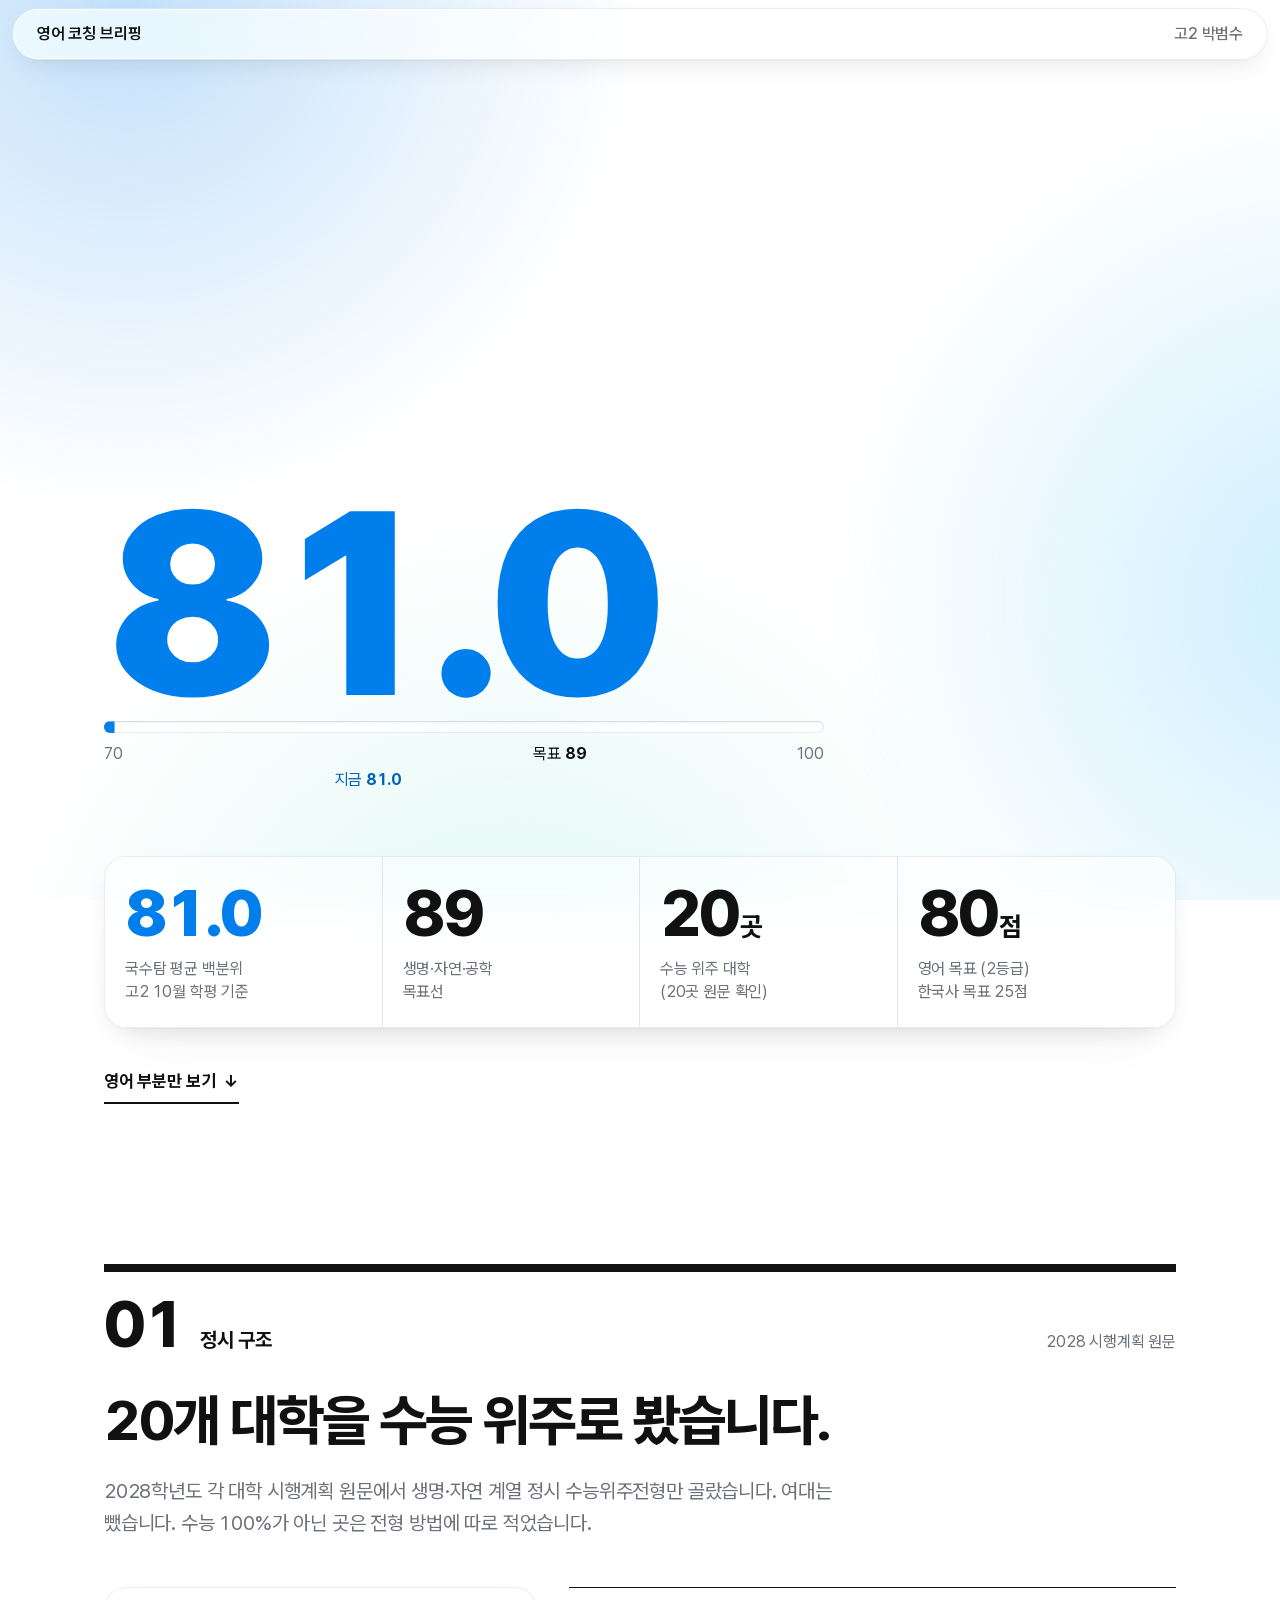
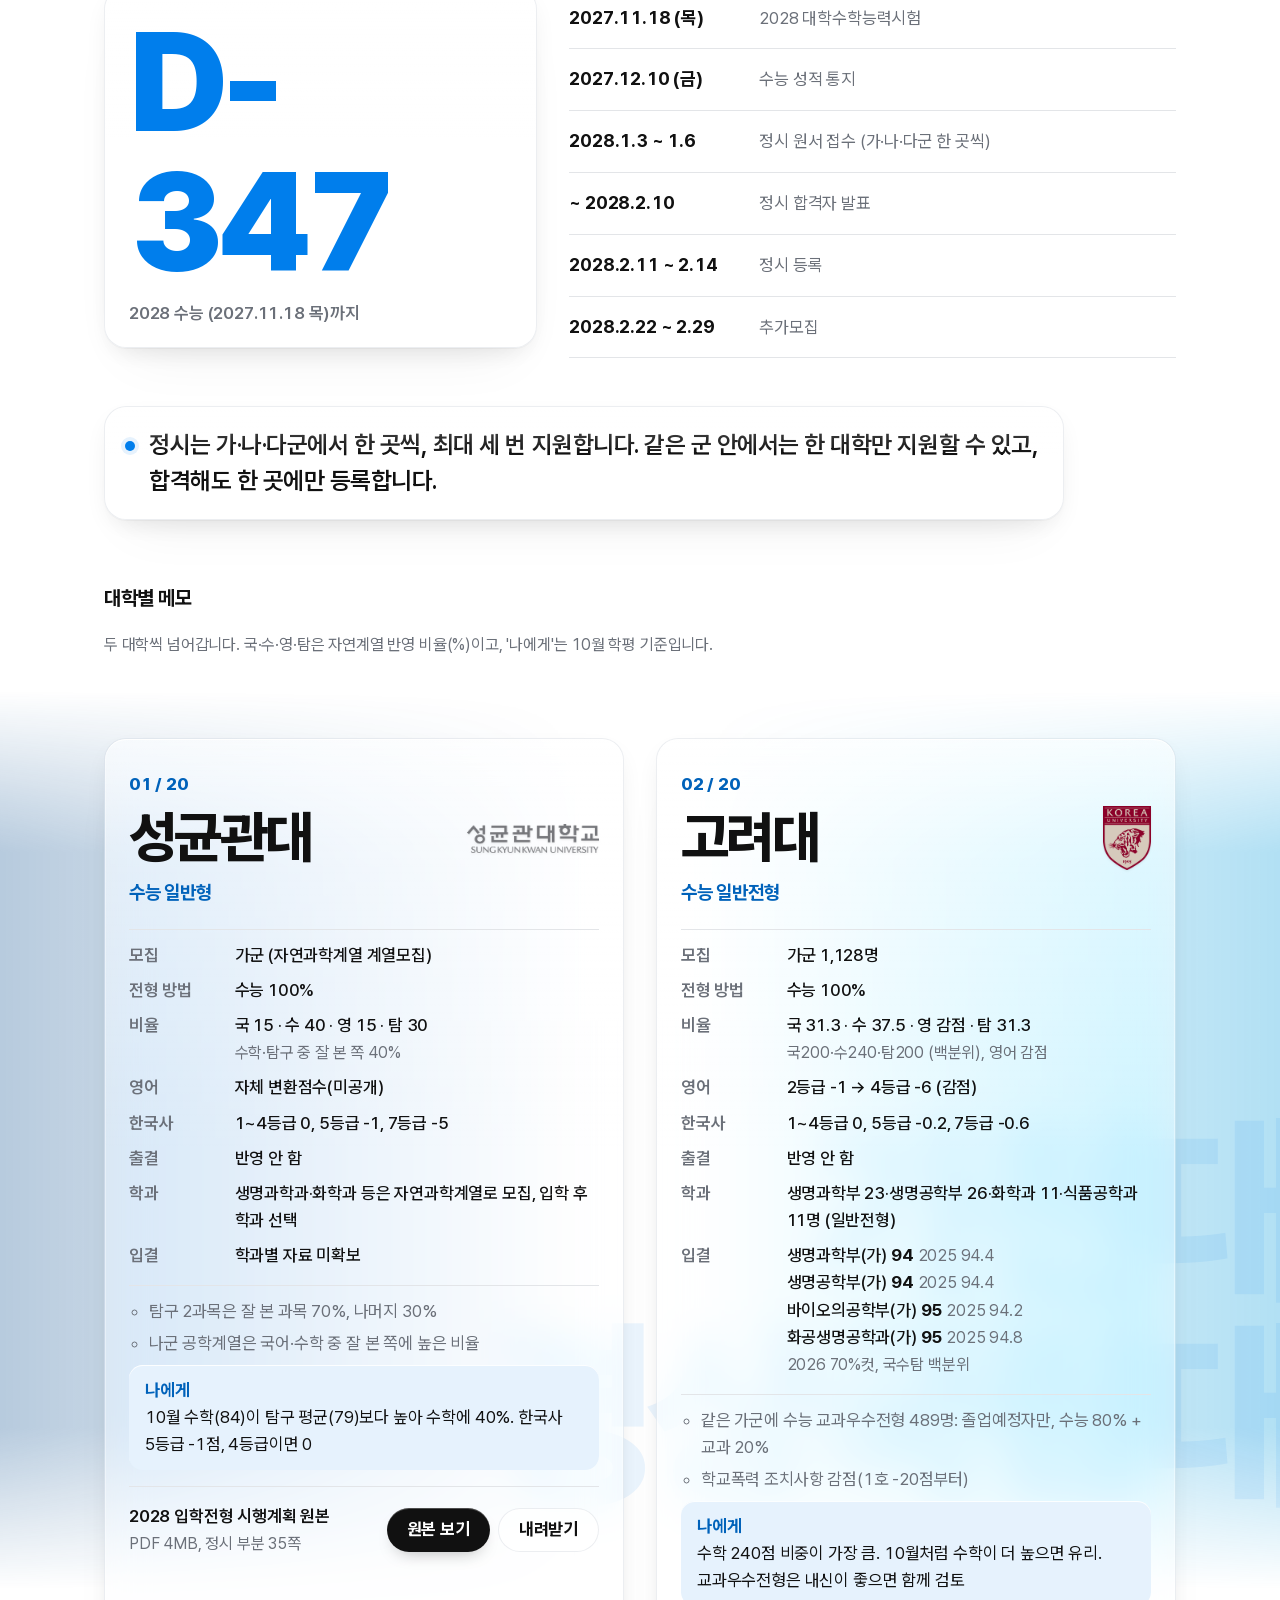
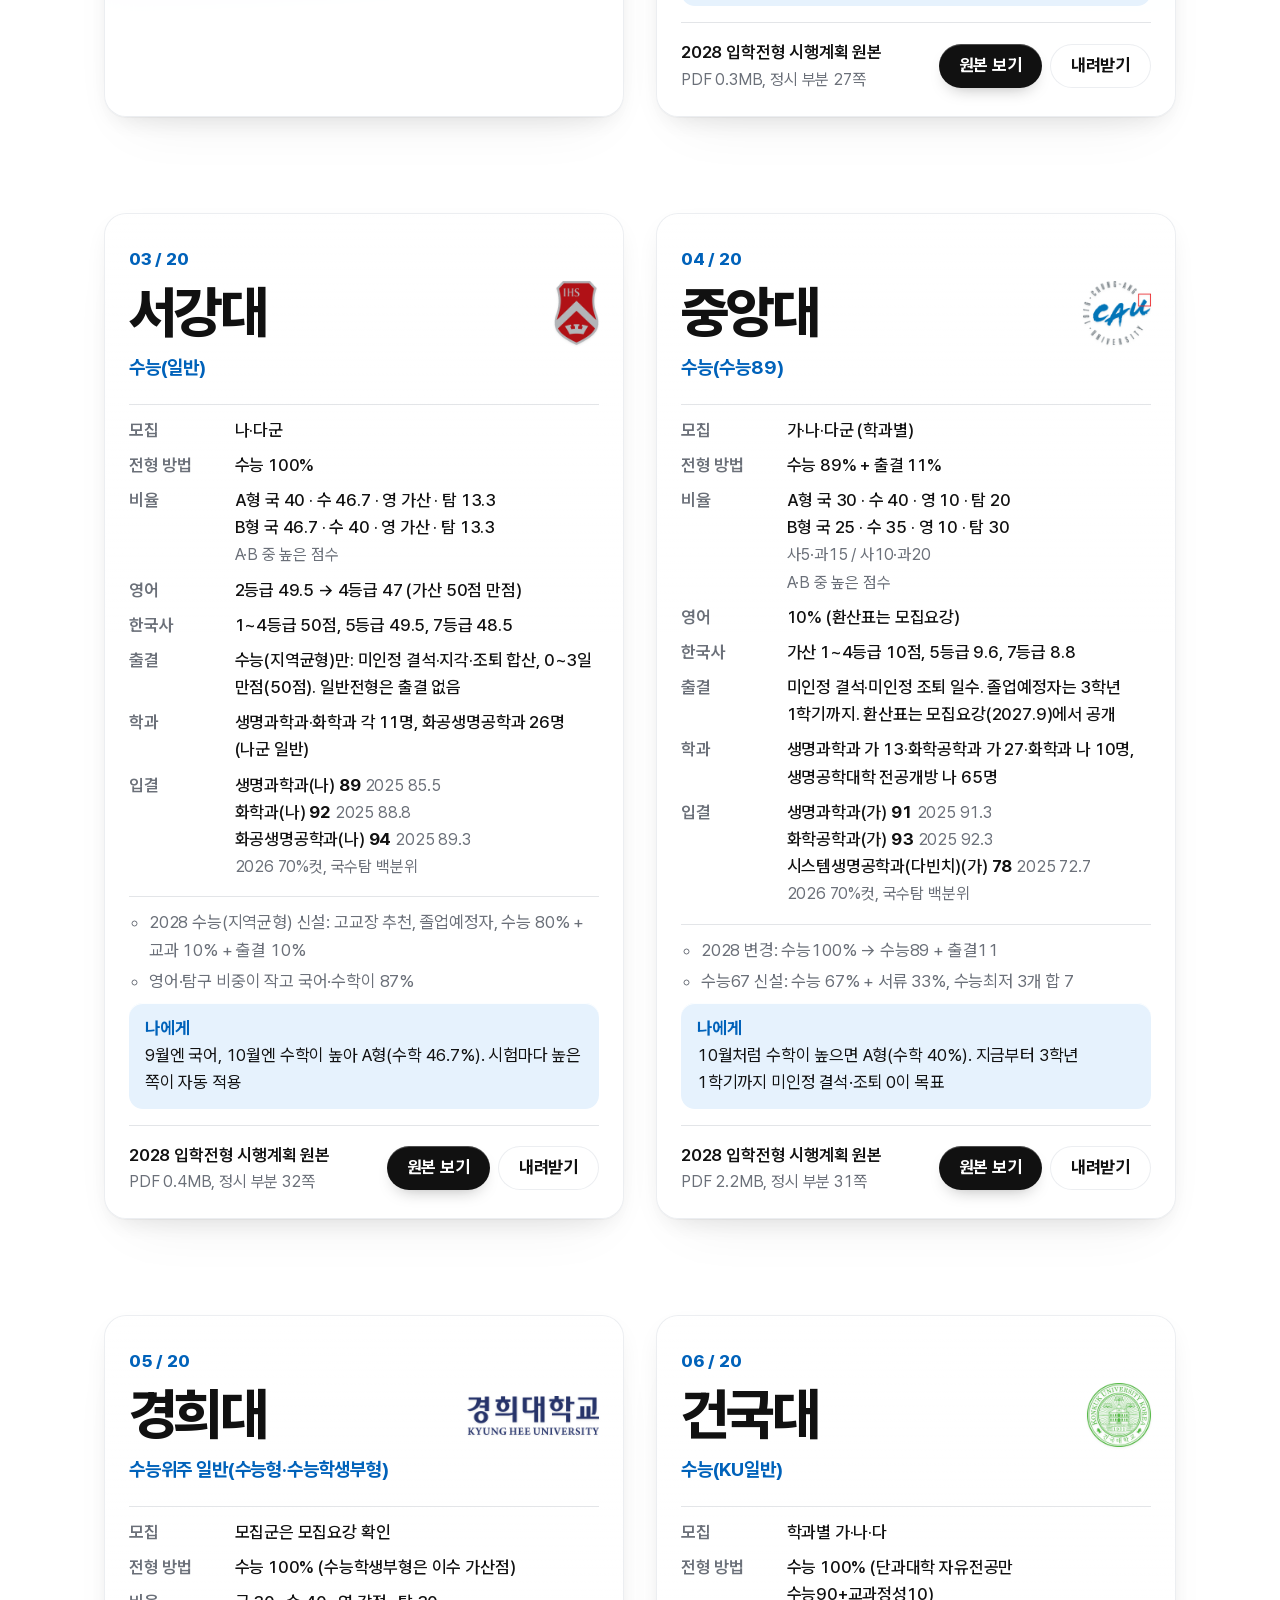
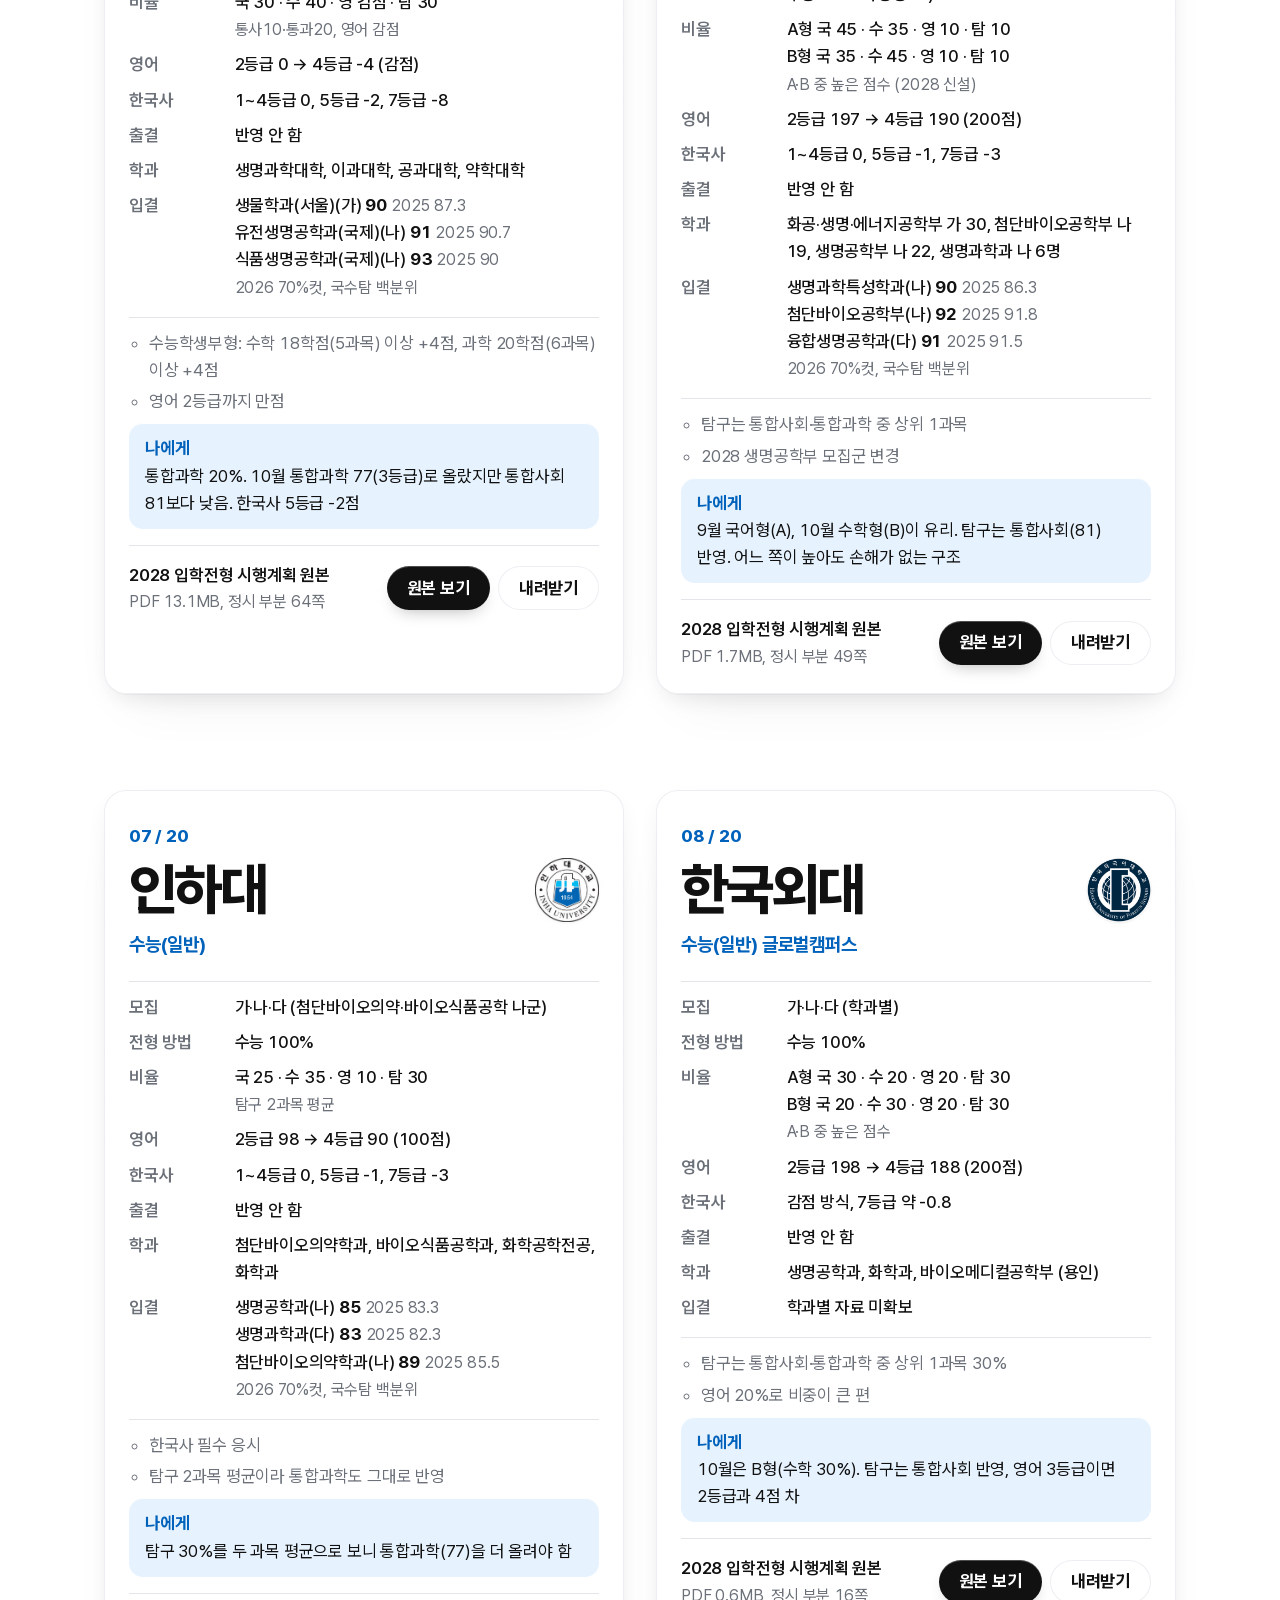
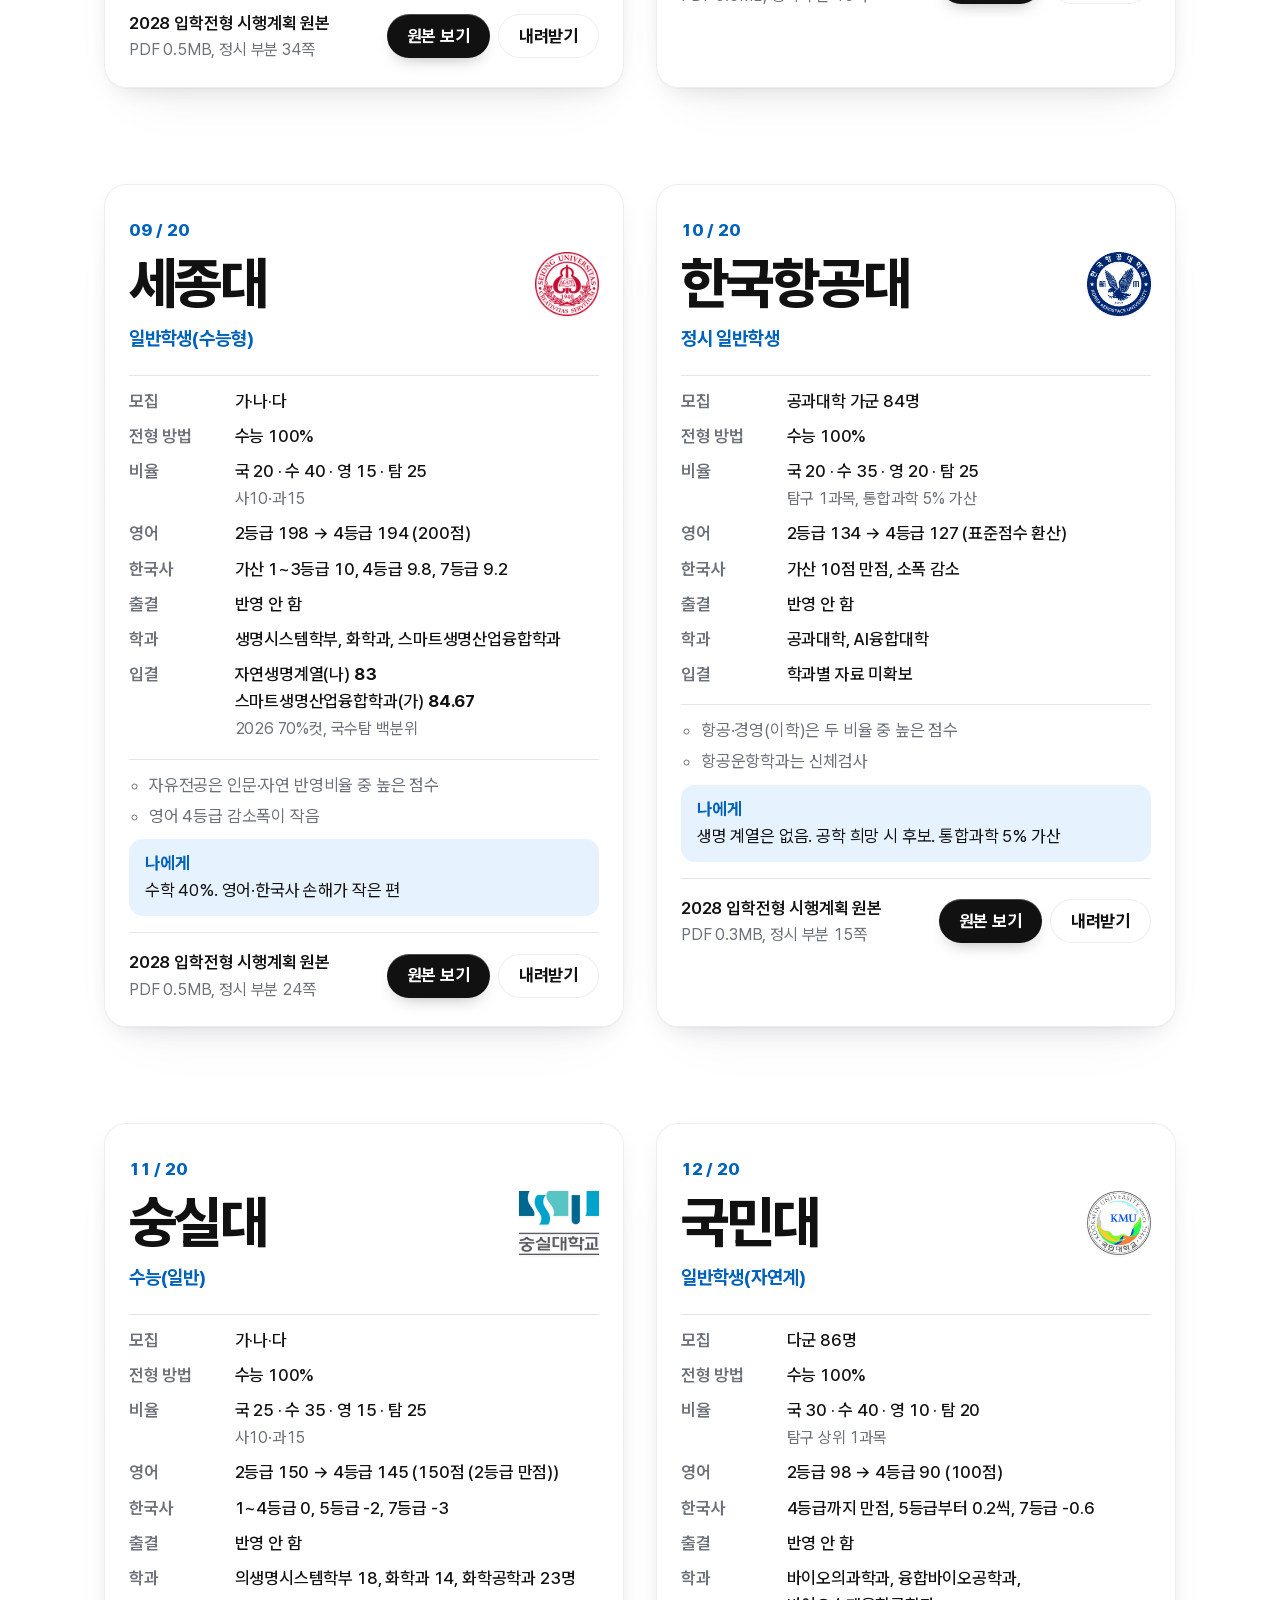
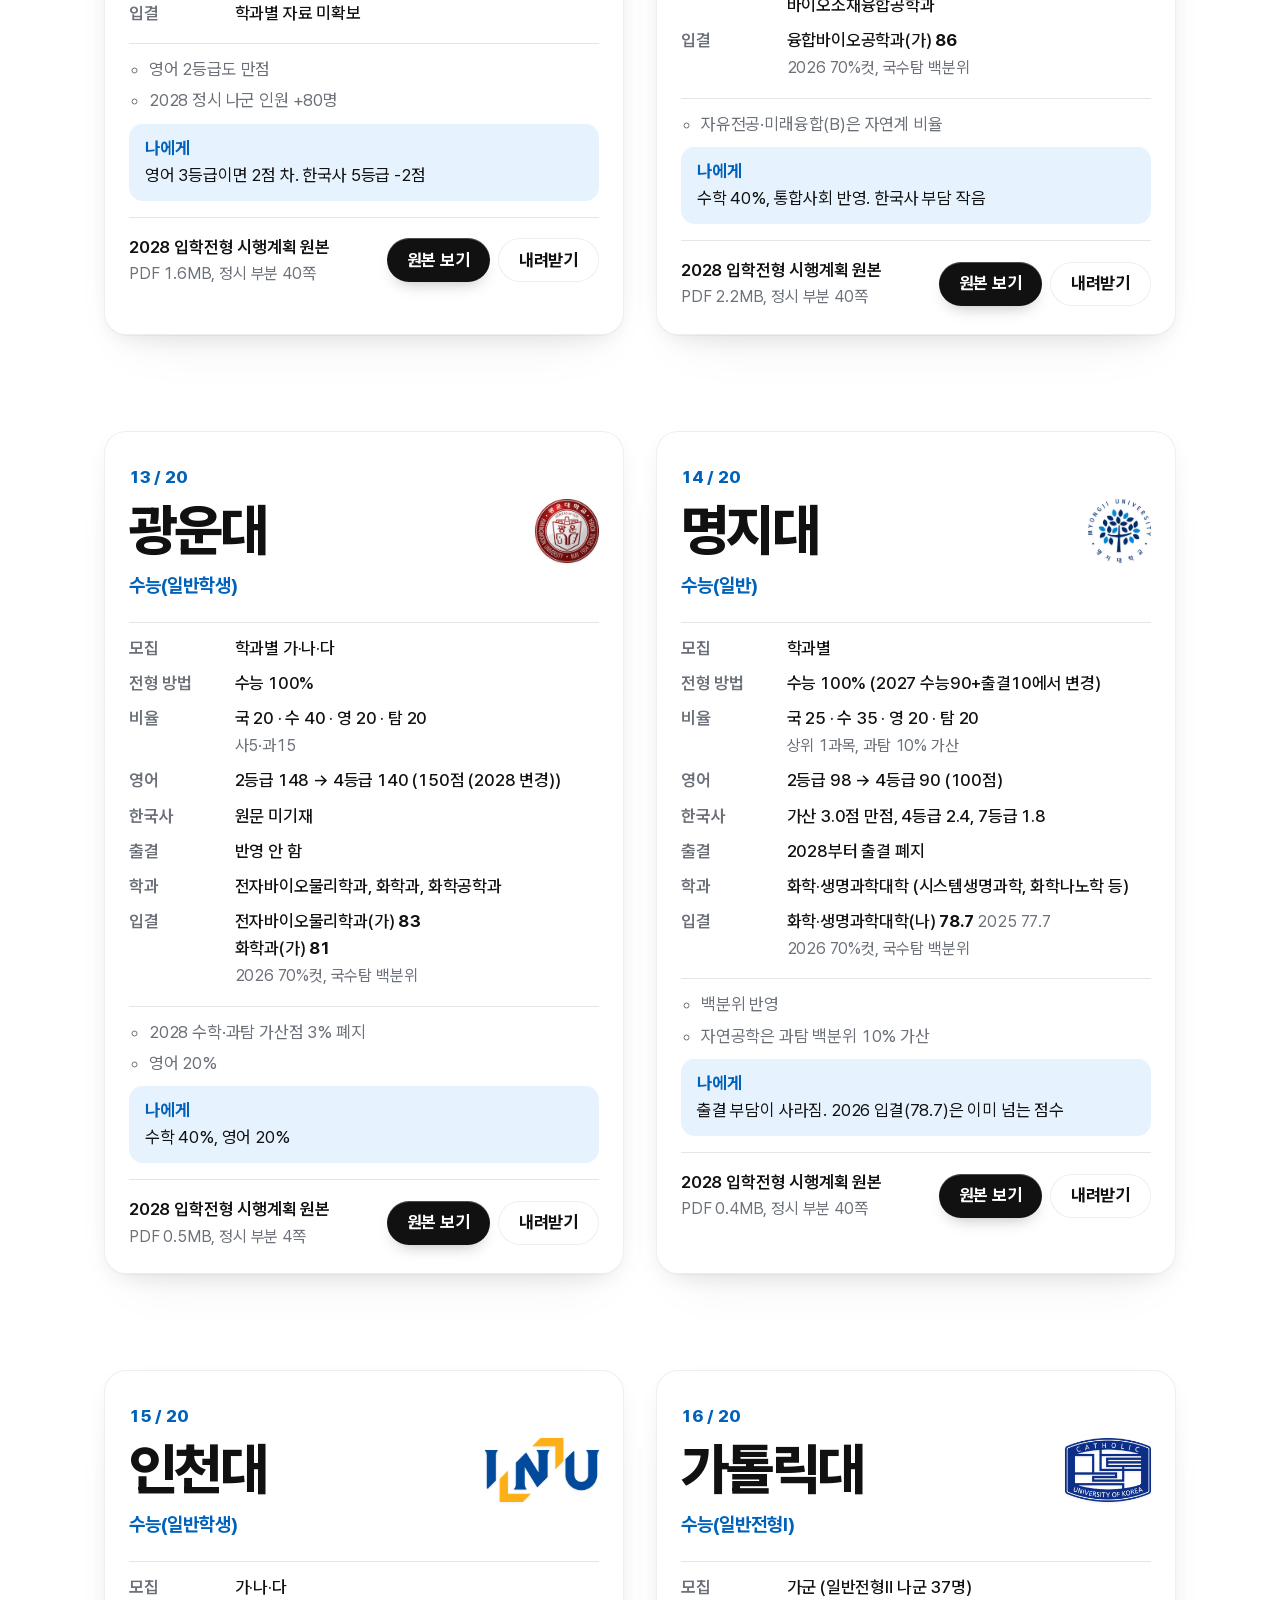
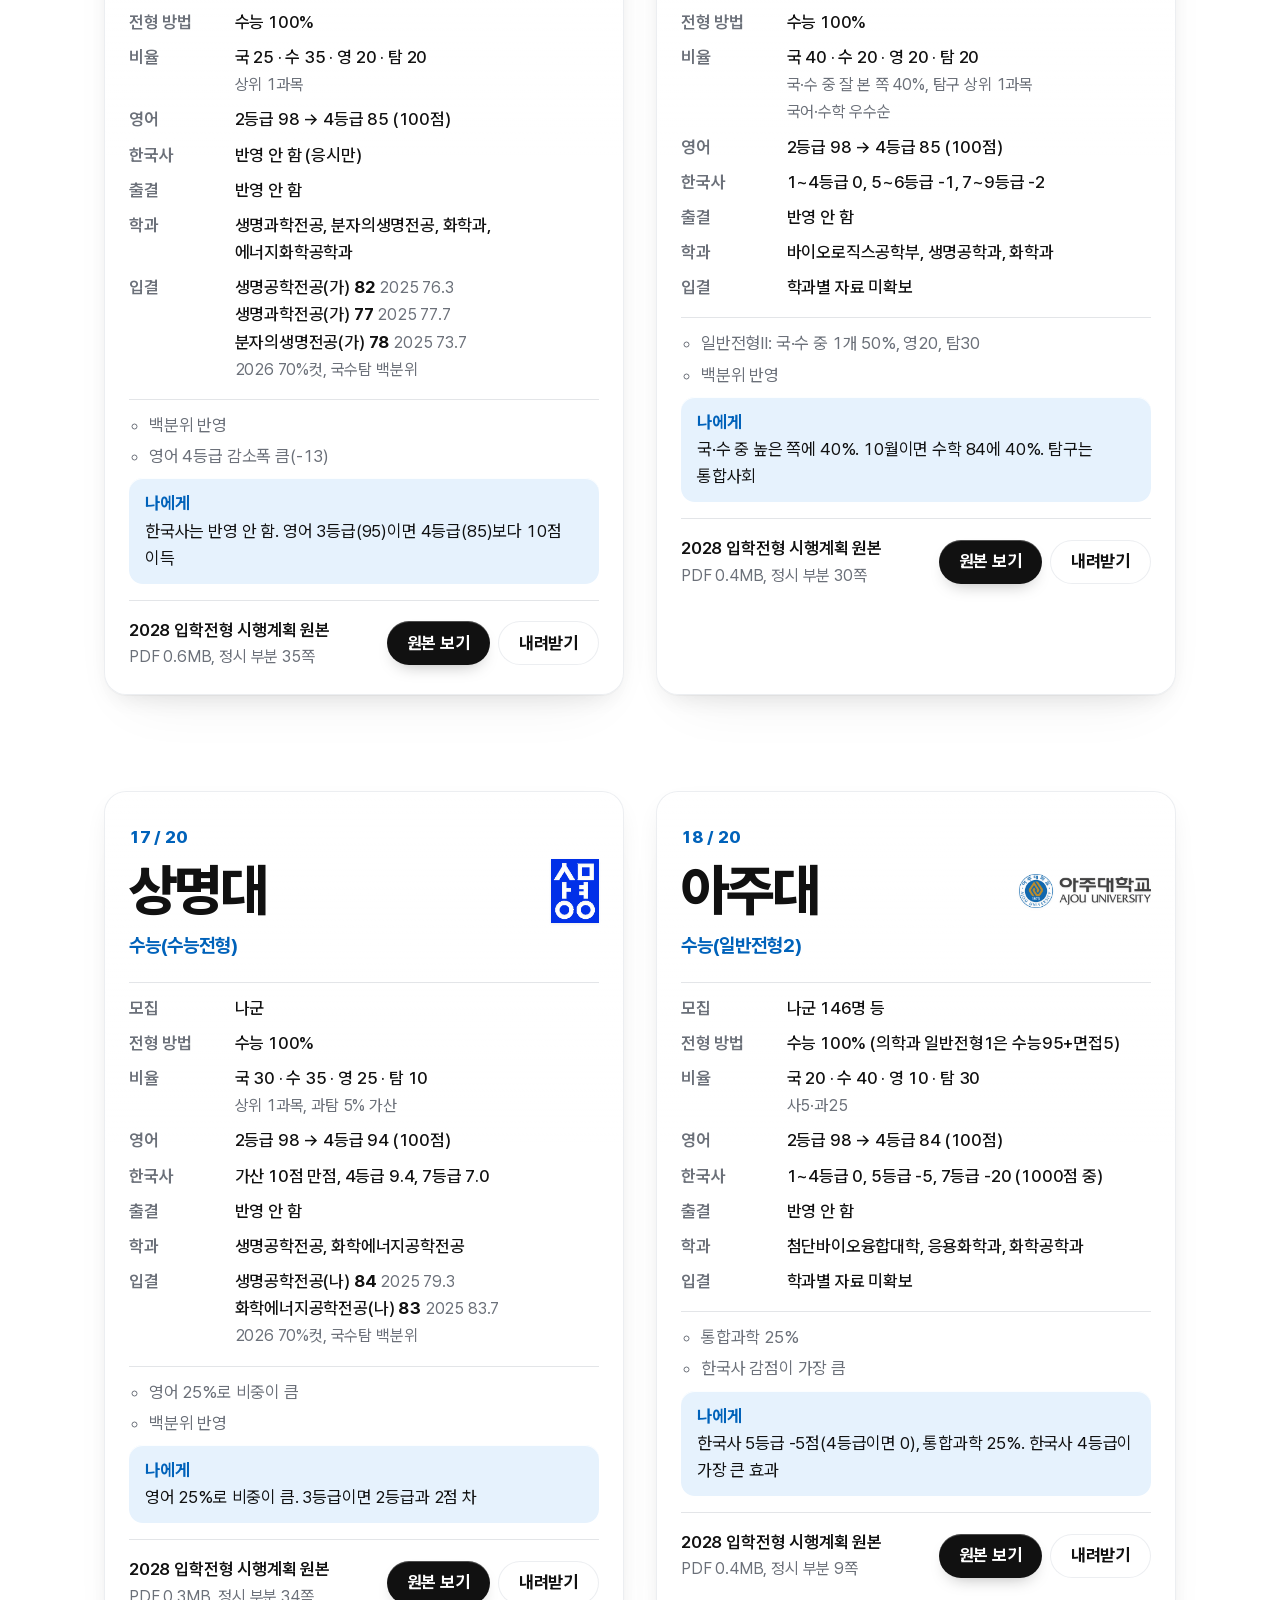
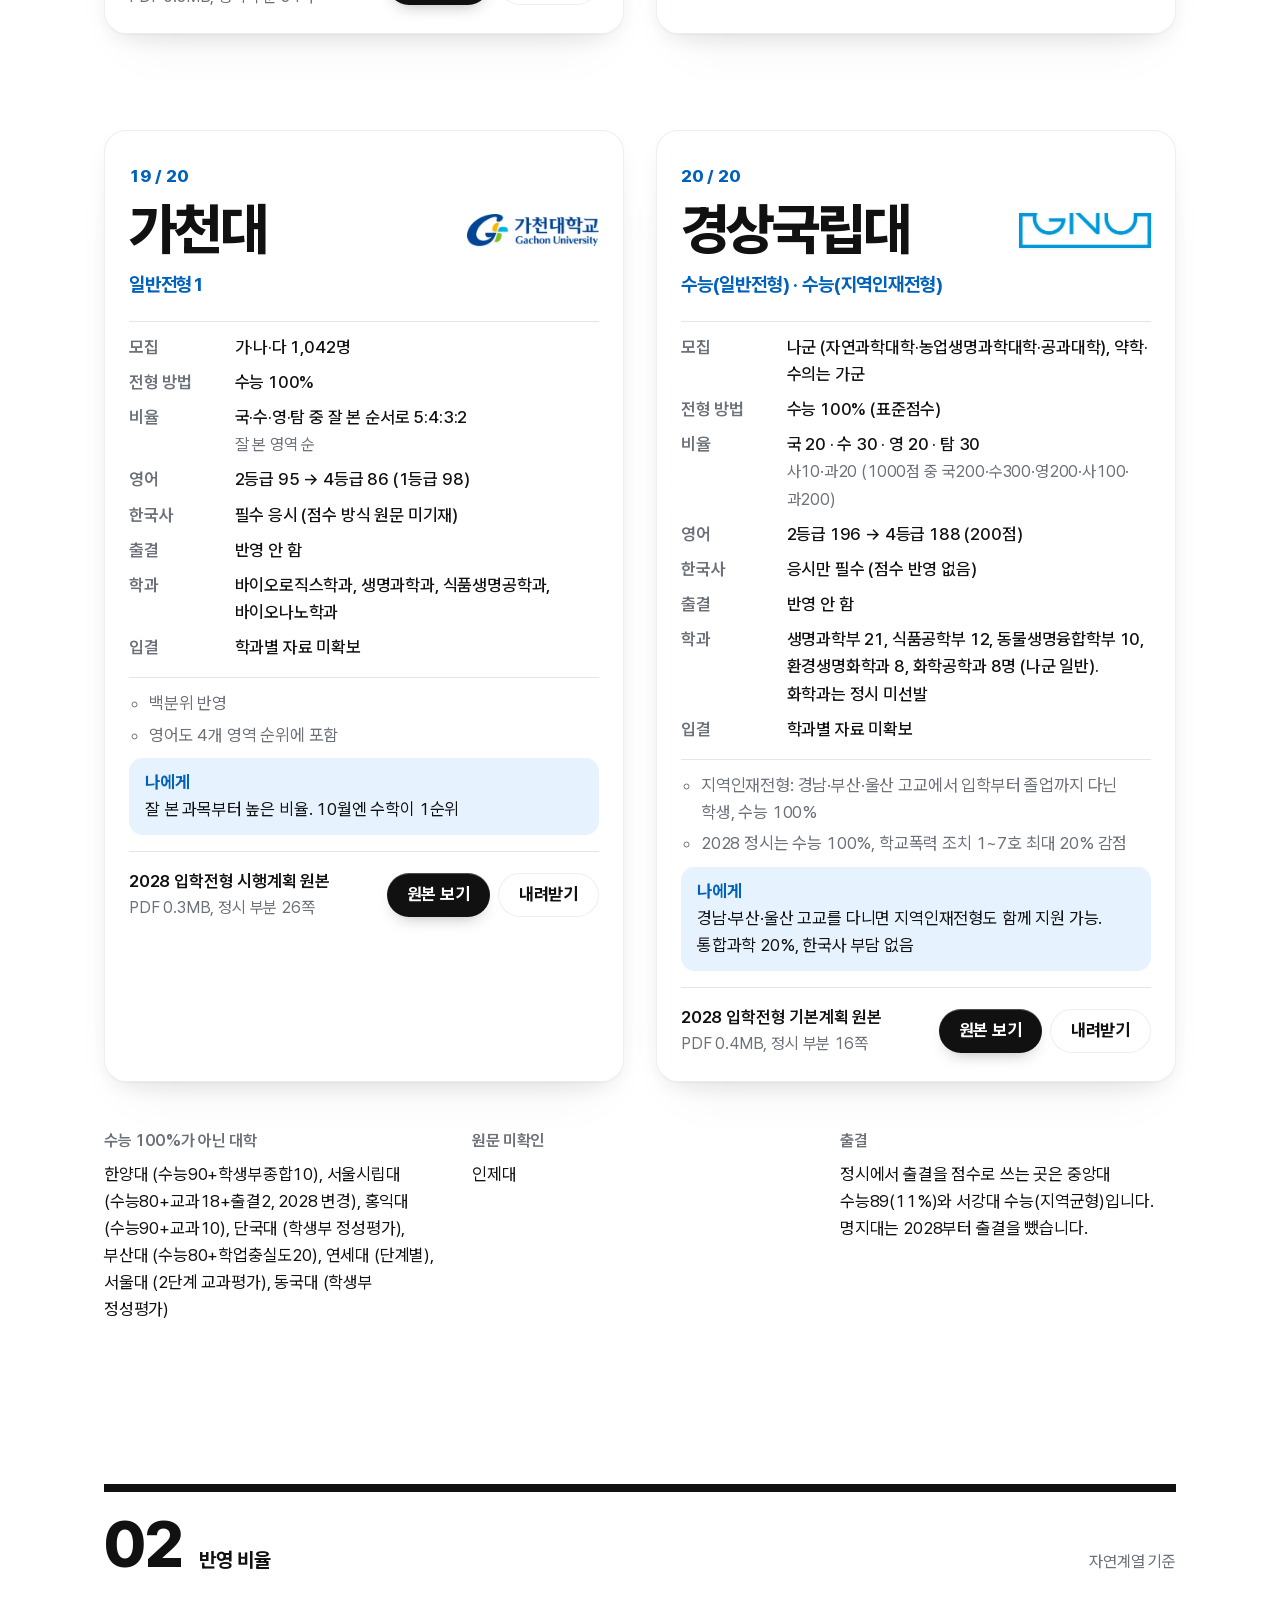
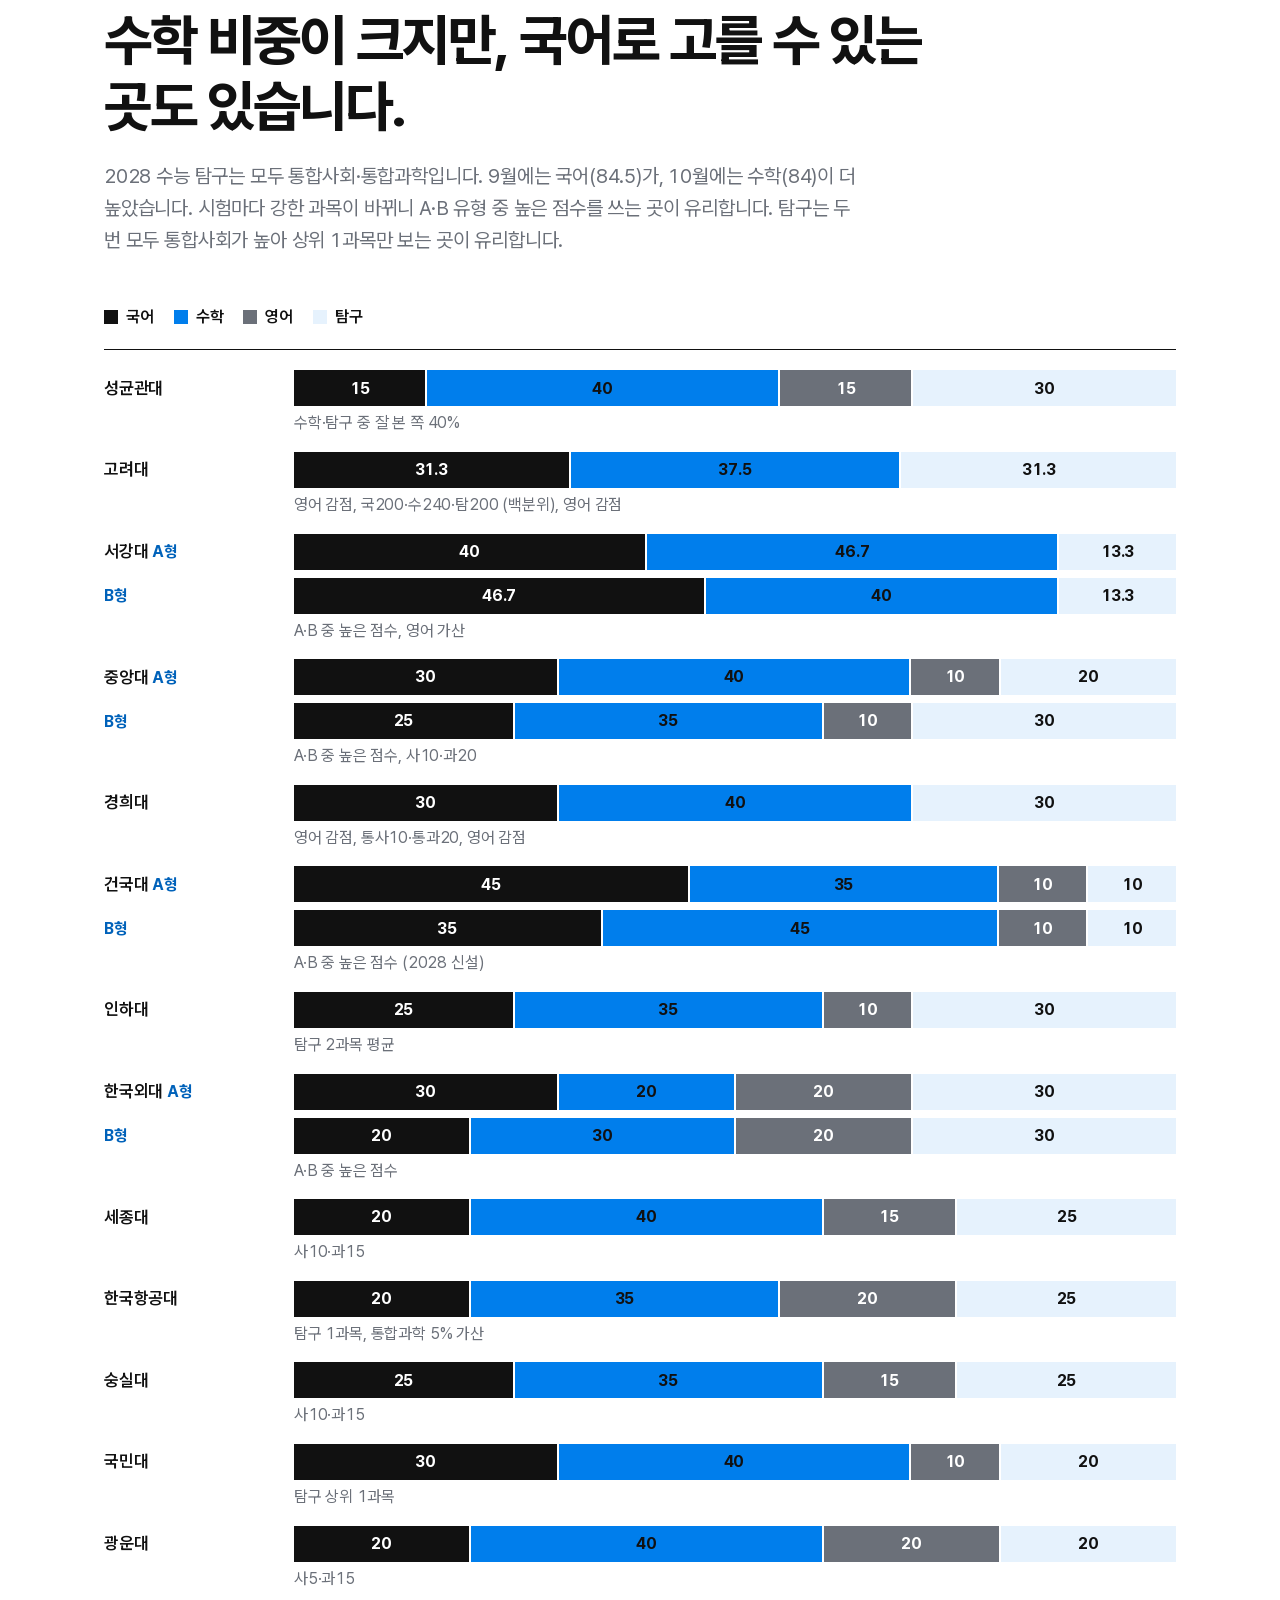
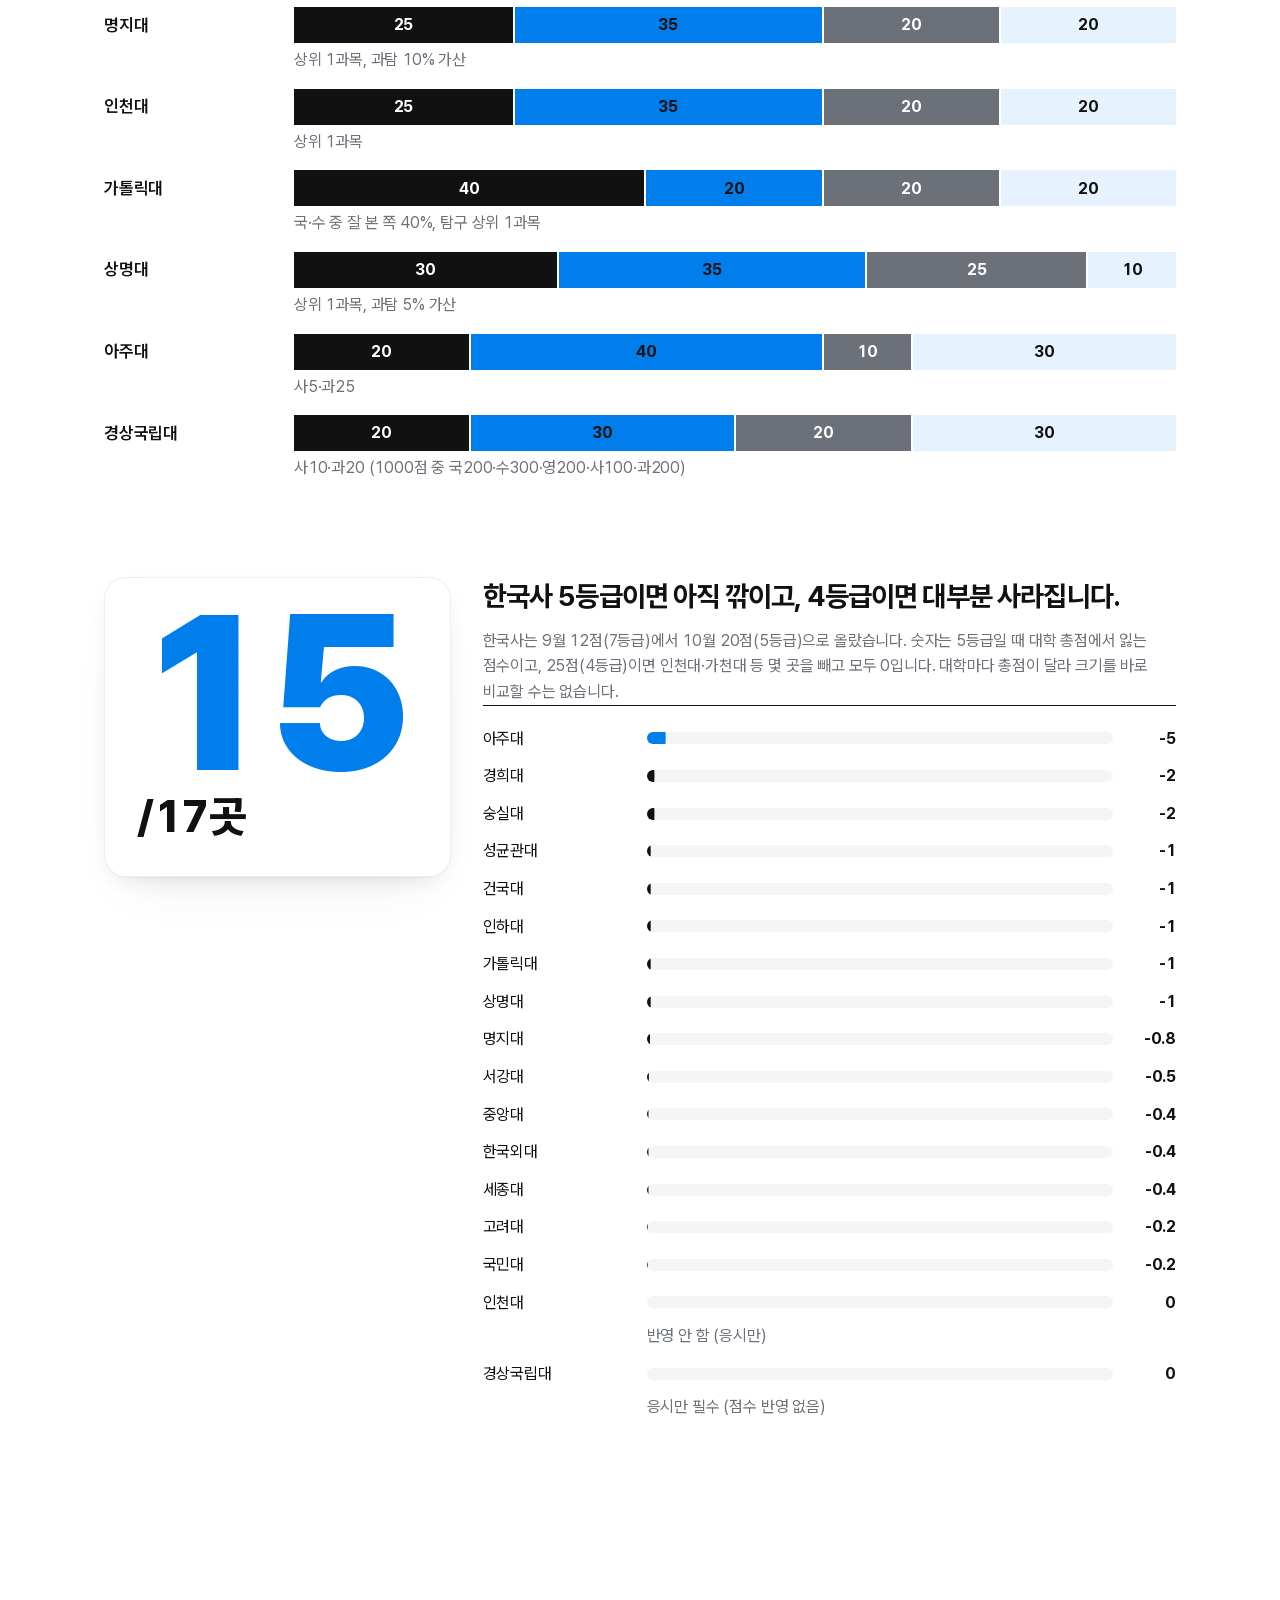
==== commit 0362c61d: "Use 경상국립대 2028 official plan for its card and attach original PDF Co-Authored-By: Claude Opus 5.5 <n" ====
--- a/english-admission-2028/index.html
+++ b/english-admission-2028/index.html
@@ -35,7 +35,7 @@
     <ul class="mets">
       <li class="m-now"><span class="m-v"><span data-count="81.9" data-decimals="1" data-key="now">81.9</span></span><span class="m-l">국수탐 평균 백분위<br><span data-key="now-round">고2 9월</span> 학평 기준</span></li>
       <li><span class="m-v"><span data-count="89" data-key="target">89</span></span><span class="m-l">생명·자연·공학<br>목표선</span></li>
-      <li><span class="m-v"><span data-count="20" data-key="univ-count">20</span><small>곳</small></span><span class="m-l">수능 위주 대학<br>(19곳 원문 확인)</span></li>
+      <li><span class="m-v"><span data-count="20" data-key="univ-count">20</span><small>곳</small></span><span class="m-l">수능 위주 대학<br>(20곳 원문 확인)</span></li>
       <li><span class="m-v"><span data-count="80">80</span><small>점</small></span><span class="m-l">영어 목표 (2등급)<br>한국사 목표 25점</span></li>
     </ul>
     <a class="jump" href="#english" data-reveal>영어 부분만 보기 <span aria-hidden="true">↓</span></a>
--- a/english-admission-2028/styles.css
+++ b/english-admission-2028/styles.css
@@ -166,6 +166,19 @@
 @media (max-width: 720px) {
   .uv-mark { right: auto; left: 50%; transform: translateX(-50%); bottom: 6svh; font-size: 22vw; }
 }
+/* 카드 아래: 입학전형 시행계획 원본 */
+.uv-plan { display: flex; flex-wrap: wrap; align-items: center; justify-content: space-between; gap: var(--s3);
+  margin-top: var(--s2); padding-top: var(--s4); border-top: 1px solid var(--line); }
+.uv-plan-l { font-weight: 600; }
+.uv-plan-l small { display: block; color: var(--ink-2); font-size: 16px; font-weight: 400; }
+.uv-plan-btns { display: flex; gap: var(--s2); flex-wrap: wrap; }
+.pill { display: inline-flex; align-items: center; min-height: 44px; padding: 0 var(--s5); border-radius: var(--r-pill); font-weight: 700; text-decoration: none;
+  background: var(--ink); color: var(--paper); box-shadow: 0 8px 18px -10px #11111166, inset 0 1px 0 #FFFFFF40;
+  transition: transform var(--dur-out) var(--ease-out), opacity var(--dur-out) var(--ease-out); white-space: nowrap; }
+.pill.ghost { background: var(--glass-strong); color: var(--ink); border: 1px solid var(--glass-rim); box-shadow: var(--glass-inner); }
+.pill:active { transform: scale(0.97); }
+.pill:focus-visible { outline: 3px solid var(--accent); outline-offset: 3px; }
+@media (hover: hover) { .pill:hover { background: var(--accent-ink); color: var(--paper); } }
 /* 일정·D-day */
 .sched { display: grid; gap: var(--s8); margin-bottom: var(--s8); }
 @media (min-width: 860px) { .sched { grid-template-columns: minmax(0, 5fr) minmax(0, 7fr); align-items: start; } }
@@ -493,6 +506,7 @@
   .uv-step { min-height: 0; opacity: 1 !important; padding: 0; break-inside: avoid; break-after: page; grid-template-columns: repeat(2, minmax(0, 1fr)) !important; }
   .uv-card { background: none; -webkit-backdrop-filter: none; backdrop-filter: none; padding: var(--s4) 0 0; }
   .uv-name { font-size: 40px; }
+  .uv-plan-btns { display: none; }
   .print-only { display: revert; }
   /* 움직임 없이 완성된 상태로 */
   *, *::before, *::after { transition: none !important; animation: none !important; }
@@ -526,3 +540,4 @@
   table.heat { min-width: 0; }
   .colophon { margin-top: var(--s12); }
 }
+.uv-facts small.nw { white-space: nowrap; }
